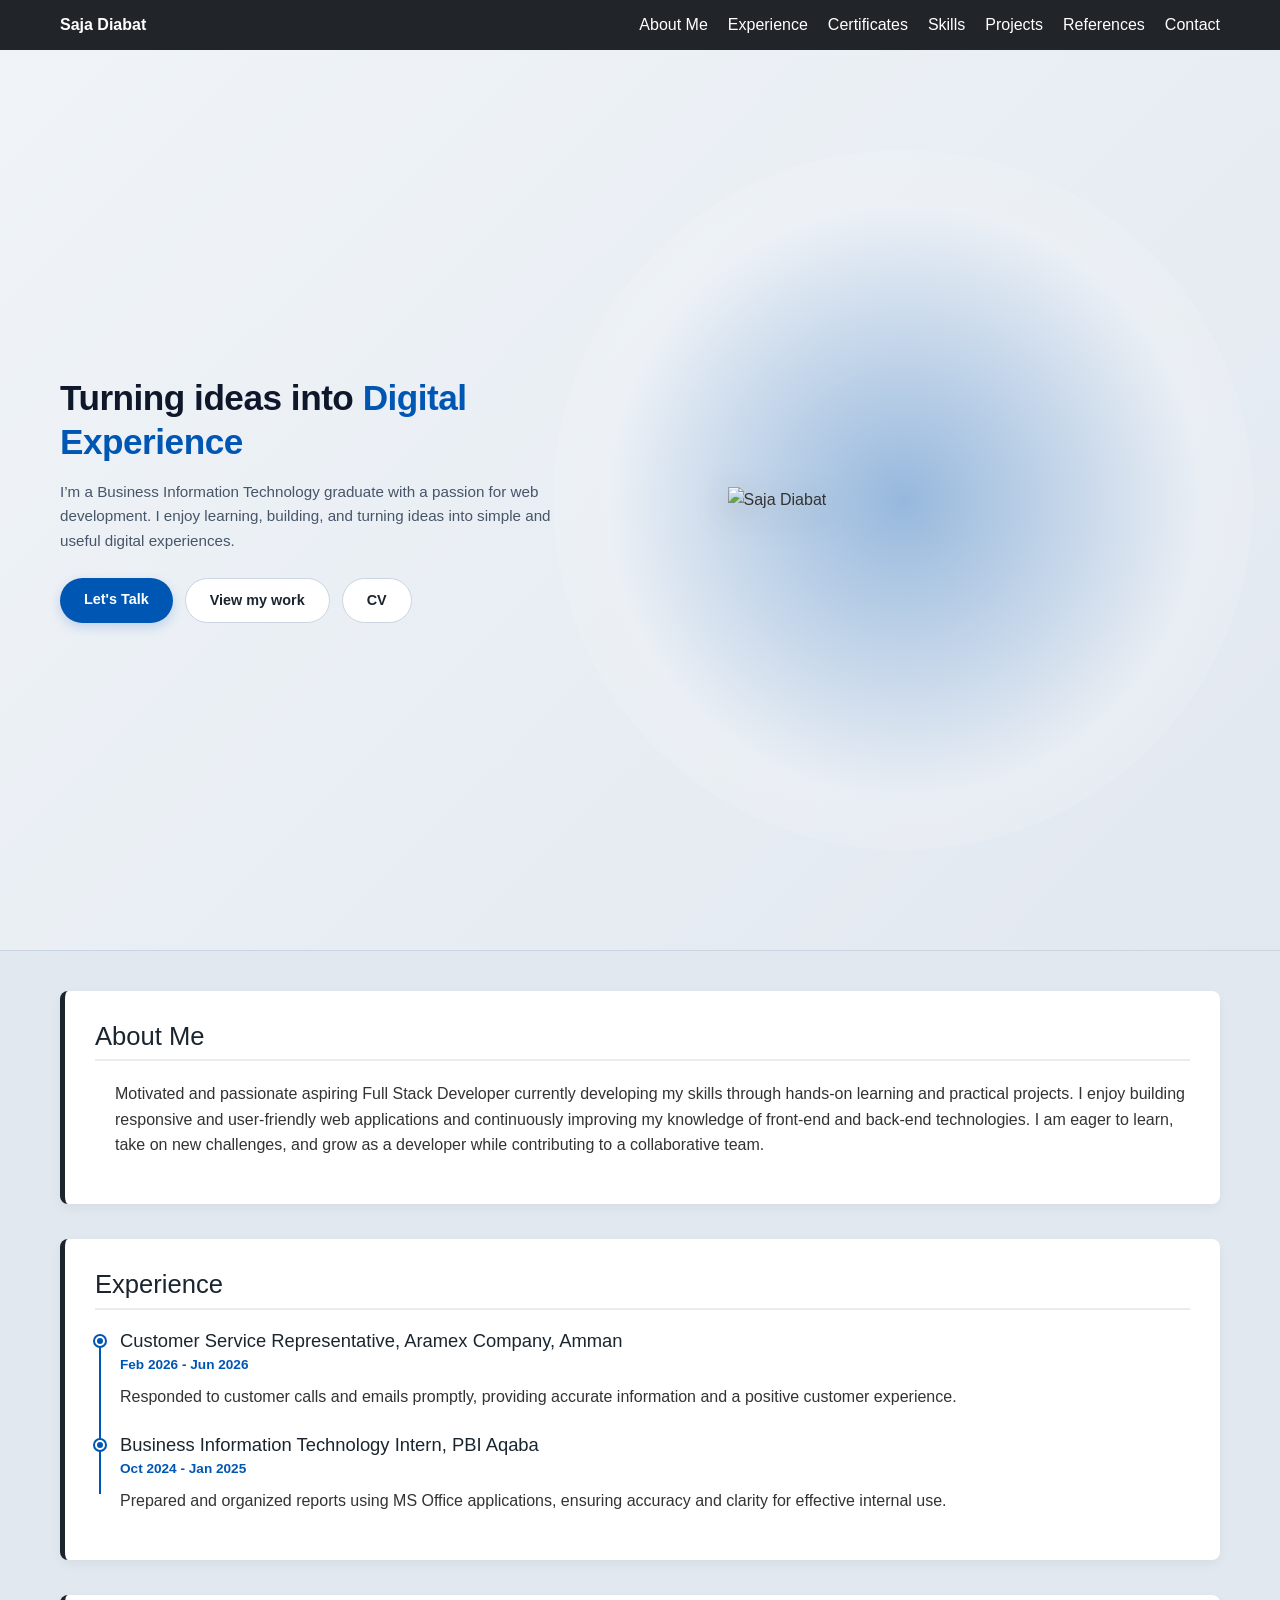
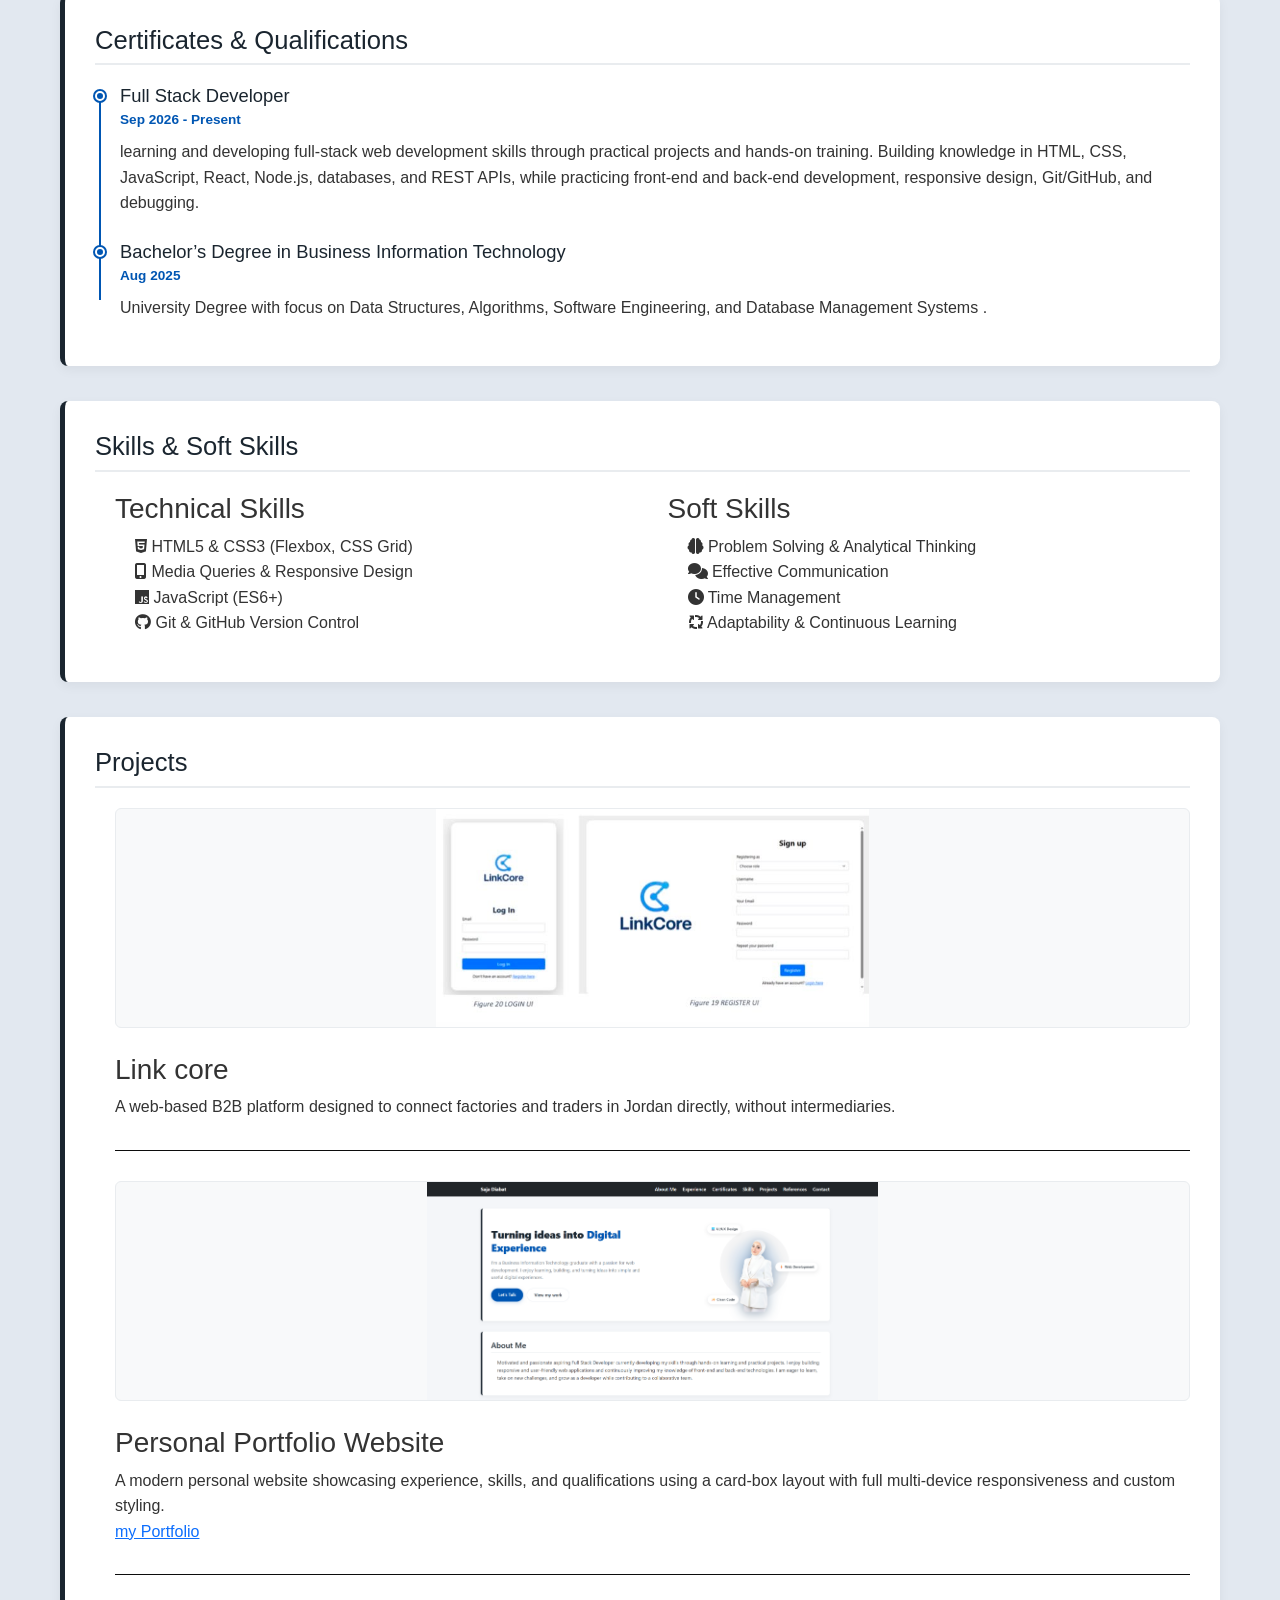
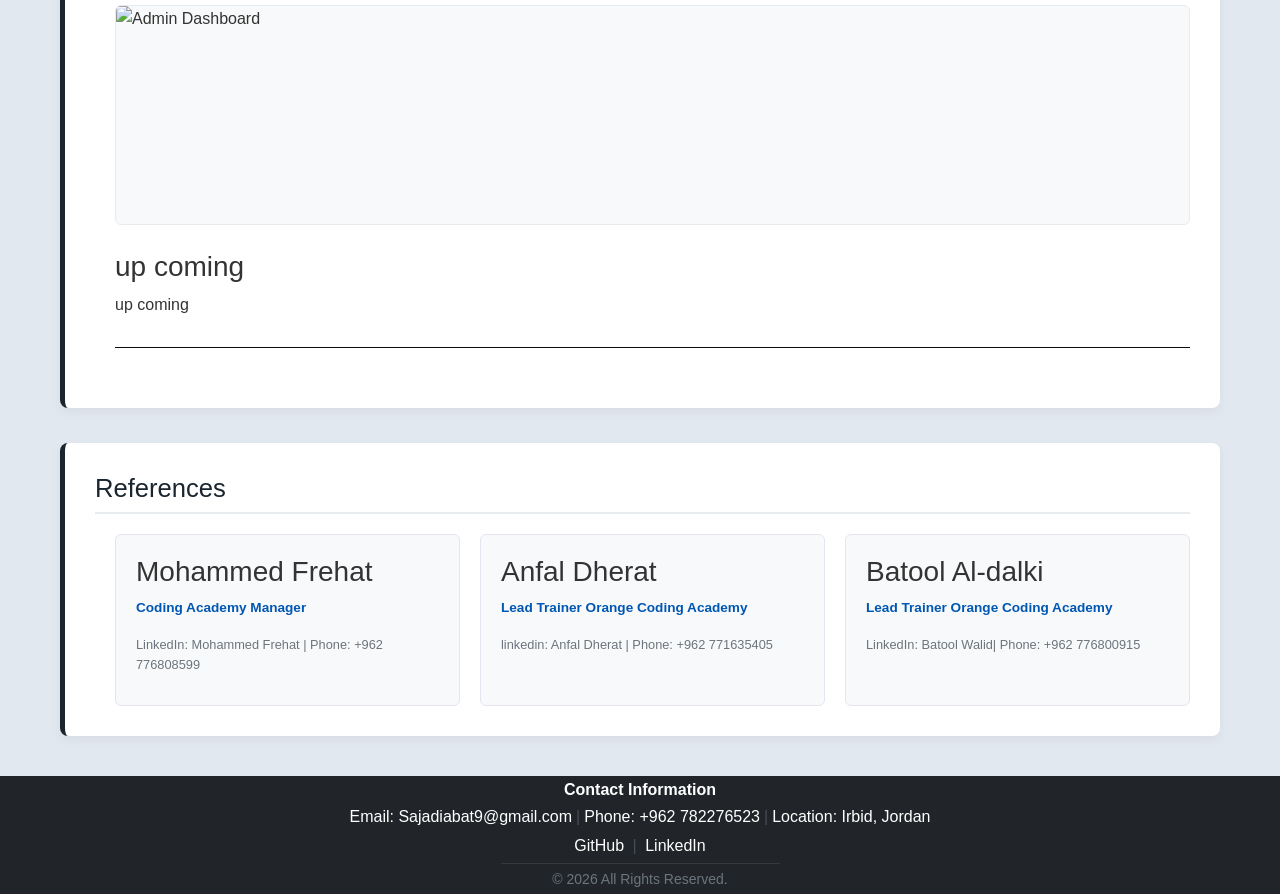
==== index.html @ 8b9d3837 "project1" ====
<!DOCTYPE html>
<html lang="en">
<head>
    <meta charset="UTF-8">
    <meta name="viewport" content="width=device-width, initial-scale=1.0">
    <title>Professional Portfolio</title>
    
    <!-- Bootstrap 5 CSS -->
    <link href="https://cdn.jsdelivr.net/npm/bootstrap@5.3.0/dist/css/bootstrap.min.css" rel="stylesheet">
    <!-- مكتبةfont awsome لل icons  -->
    <link rel="stylesheet" href="https://cdnjs.cloudflare.com/ajax/libs/font-awesome/6.4.0/css/all.min.css">
    <!-- Custom CSS -->
    <link rel="stylesheet" href="style.css">
</head>
<body>

    <!-- ==================== SECTION 1: NAVBAR & LOGO ==================== -->
    <nav class="custom-navbar bg-dark sticky-top">
        <div class="nav-container">
      <a class="navbar-brand d-flex align-items-center gap-2 fw-bold text-white" href="#">
       <span>Saja Diabat</span>
      </a>
            
            <input type="checkbox" id="menu-toggle" class="menu-toggle-checkbox">
            
            <!-- يرسم زر الهامبرغر -->
            <label for="menu-toggle" class="hamburger-icon">
                <span></span>
                <span></span>
                <span></span>
            </label>
            
            
            <div class="nav-links-wrapper">
                <ul class="custom-nav-links">
                    <li><a href="#about">About Me</a></li>
                    <li><a href="#experience">Experience</a></li>
                    <li><a href="#qualifications">Certificates</a></li>
                    <li><a href="#skills">Skills</a></li>
                    <li><a href="#projects">Projects</a></li>
                    <li><a href="#references">References</a></li>
                    <li><a href="#contact">Contact</a></li>
                </ul>
            </div>
        </div>
    </nav>

  
<section id="hero" class="hero-full-width">
    <div class="hero-container">
        <div class="hero-wrapper">
            
            <div class="hero-text-content">
                <h1 class="hero-main-title">
                    Turning ideas into <span class="highlight">Digital Experience</span>
                </h1>
                <p class="hero-description">
                    I’m a Business Information Technology graduate with a passion for web development.
                    I enjoy learning, building, and turning ideas into simple and useful digital experiences.
                </p>
                <div class="hero-btn-group">
                    <a href="#contact" class="btn-primary-pill">Let's Talk</a>
                    <a href="#projects" class="btn-outline-pill">View my work</a>
                    <a href="Saja.Diabat_CV2.pdf" class="btn-outline-pill">CV</a>   
                 </div>
            </div>

            
            <div class="hero-visual-content">
                <div class="glow-backdrop"></div>
                <div class="hero-person-img">
                    <img src="C:\Users\user\Downloads\saja-removebg-preview.png" alt="Saja Diabat">
                </div>
                
            </div>

        </div>
    </div>
</section>


   
    <main class="main-container">

        <!-- ==================== SECTION 2: ABOUT ME ==================== -->
        <section id="about" class="card-box">
            <h2 class="card-title">About Me</h2>
            <div class="card-content">
                <p>Motivated and passionate aspiring Full Stack Developer currently developing my 
                    skills through hands-on learning and practical projects. I enjoy building responsive
                     and user-friendly web applications and continuously improving my knowledge of front-end 
                     and back-end technologies. I am eager to learn, take on new challenges, and grow as a developer
                      while contributing to a collaborative team.</p>
            </div>
        </section>

       
<!-- ==================== SECTION 3: EXPERIENCE ==================== -->
<section id="experience" class="card-box">
    <h2 class="card-title">Experience</h2>
    <div class="card-content">
        
       
        <div class="item">
            <h3>Customer Service Representative, Aramex Company, Amman</h3>
            <span class="date">Feb 2026 - Jun 2026</span>
            <p> Responded to customer calls and emails promptly, providing accurate information and a positive customer experience.</p>
        </div>

        
        <div class="item">
            <h3>Business Information Technology Intern, PBI Aqaba</h3>
            <span class="date"> Oct 2024 - Jan 2025</span>
            <p>Prepared and organized reports using MS Office applications, ensuring accuracy and clarity for effective internal use.</p>

    </div>
</section>

<!-- ==================== SECTION 4: CERTIFICATES & QUALIFICATIONS ==================== -->
<section id="qualifications" class="card-box">
    <h2 class="card-title">Certificates & Qualifications</h2>
    <div class="card-content">
        
       
        <div class="item">
            <h3>Full Stack Developer</h3>
            <span class="date">Sep 2026 - Present</span>
            <p>learning and developing full-stack web development skills through practical projects and hands-on training. Building knowledge in HTML, CSS, JavaScript, React, Node.js, databases, and REST APIs, while practicing front-end and back-end development, responsive design, Git/GitHub, and debugging.</p>
            </p>
        </div>

       
        <div class="item">
            <h3>Bachelor’s Degree in Business Information Technology  </h3>
            <span class="date">Aug 2025</span>
            <p> University Degree with focus on Data Structures, Algorithms, Software Engineering, and Database Management Systems .</p>
        </div>

    </div>
</section>
        <!-- ==================== SECTION 5: SKILLS & SOFT SKILLS ==================== -->
        
<section id="skills" class="card-box">
    <h2 class="card-title">Skills & Soft Skills</h2>
    <div class="card-content skills-grid">
        <div class="skills-category">
            <h3>Technical Skills</h3>
            <ul>
                <li><i class="fa-brands fa-html5"></i> HTML5 & CSS3 (Flexbox, CSS Grid)</li>
                <li><i class="fa-solid fa-mobile-screen-button"></i> Media Queries & Responsive Design</li>
                <li><i class="fa-brands fa-js"></i> JavaScript (ES6+)</li>
                <li><i class="fa-brands fa-github"></i> Git & GitHub Version Control</li>
            </ul>
        </div>
        <div class="skills-category">
            <h3>Soft Skills</h3>
            <ul>
                <li><i class="fa-solid fa-brain"></i> Problem Solving & Analytical Thinking</li>
                <li><i class="fa-solid fa-comments"></i> Effective Communication</li>
                <li><i class="fa-solid fa-clock"></i> Time Management</li>
                <li><i class="fa-solid fa-arrows-spin"></i> Adaptability & Continuous Learning</li>
            </ul>
        </div>
    </div>
</section>

<!-- ==================== SECTION 6: PROJECTS ==================== -->
<section id="projects" class="card-box">
    <h2 class="card-title">Projects</h2>
    <div class="card-content">
        
        <!-- Project 1 -->
        <div class="item">
            <div class="project-img-wrapper">
                <img src="gradproject.jpeg" alt="E-Commerce Platform" class="project-img">
            </div>
            <div class="project-info">
                <h3>Link core</h3>
                <p>A web-based B2B platform designed to connect factories and traders in Jordan directly, without intermediaries.</p>
            </div>
        </div>

        <!-- Project 2 -->
        <div class="item">
            <div class="project-img-wrapper">
                <img src="portfolioscreen.png" alt="Personal Portfolio" class="project-img">
            </div>
            <div class="project-info">
                <h3>Personal Portfolio Website</h3>
                <p>A modern personal website showcasing experience, skills, and qualifications using a card-box layout with full multi-device responsiveness and custom styling.</p>
                <a href="https://github.com/sajadiabat9-ui/project1.git">my Portfolio</a>
            </div>
        </div>

        <!-- Project 3 -->
        <div class="item">
            <div class="project-img-wrapper">
                <img src="photo.png" alt="Admin Dashboard" class="project-img">
            </div>
            <div class="project-info">
                <h3>up coming</h3>
                <p>up coming</p>
            </div>
        </div>

    </div>
</section>

        <!-- ==================== SECTION 7: REFERENCES ==================== -->
        <section id="references" class="card-box">
            <h2 class="card-title">References</h2>
            <div class="card-content references-grid">
                
                <!-- Person 1 -->
                <div class="reference-card">
                    <h3>Mohammed Frehat</h3>
                    <p class="ref-title">Coding Academy Manager</p>
                    <p class="ref-contact">LinkedIn: Mohammed Frehat | Phone: +962 776808599</p>
                    
                </div>

                <!-- Person 2 -->
                <div class="reference-card">
                    <h3>Anfal Dherat</h3>
                    <p class="ref-title">Lead Trainer Orange Coding Academy</p>
                    <p class="ref-contact">linkedin: Anfal Dherat | Phone: +962 771635405</p>
                    
                </div>

                <!-- Person 3 -->
                <div class="reference-card">
                    <h3>Batool Al-dalki </h3>
                    <p class="ref-title">Lead Trainer Orange Coding Academy</p>
                    <p class="ref-contact">LinkedIn: Batool Walid| Phone: +962 776800915</p>
                    
                </div>

            </div>
        </section>

    </main>

    <!-- ==================== SECTION 8: FOOTER & CONTACT ==================== -->
    <footer id="contact" class="bg-dark text-white text-center py-1 custom-compact-footer">
    <div class="container">
        
        <h6 class="mb-1 fw-bold style-title">Contact Information</h6>
        <div class="d-flex justify-content-center align-items-center flex-wrap gap-1 mb-1 contact-text">
            <span>Email: Sajadiabat9@gmail.com</span>
            <span class="text-secondary opacity-50">|</span>
            <span>Phone: +962 782276523</span>
            <span class="text-secondary opacity-50">|</span>
            <span>Location: Irbid, Jordan</span>
        </div>

        
        <div class="footer-links mb-1 contact-text">
            <a href="https://github.com/sajadiabat9-ui" target="_blank" class="text-white text-decoration-none mx-1">GitHub</a>
            <span class="text-secondary opacity-50">|</span>
            <a href="https://www.linkedin.com/in/saja-diabat-585943380/" target="_blank" class="text-white text-decoration-none mx-1">LinkedIn</a>
        </div>

        <hr class="my-1 border-secondary w-25 mx-auto opacity-25">
        <small class="text-secondary d-block copyright-text">&copy; 2026 All Rights Reserved.</small>
    </div>
</footer>
    
</body>
</html>
---- style.css ----
/* ==========================================================================
   1. GENERAL RESET & BASE STYLES
   ========================================================================== */
* {
    margin: 0;
    padding: 0;
    box-sizing: border-box;
}

html {
    scroll-behavior: smooth;
}

body {
    font-family: 'Segoe UI', Tahoma, Geneva, Verdana, sans-serif;
    background-color: #e2e8f0;
    color: #333333;
    line-height: 1.6;
}

/* ==========================================================================
   2. NAVBAR SECTION
   ========================================================================== */
.custom-navbar {
    width: 100%;
    padding: 12px 0;
}

.nav-container {
    max-width: 1200px;
    margin: 0 auto;
    padding: 0 20px;
    display: flex;
    justify-content: space-between;
    align-items: center;
    position: relative;
}

.menu-toggle-checkbox {
    display: none;
}

.hamburger-icon {
    display: none;
    flex-direction: column;
    justify-content: space-between;
    width: 30px;
    height: 21px;
    cursor: pointer;
}

.hamburger-icon span {
    display: block;
    height: 3px;
    width: 100%;
    background-color: #ffffff;
    border-radius: 3px;
}

.custom-nav-links {
    display: flex;
    list-style: none;
    gap: 20px;
    margin: 0;
    padding: 0;
}

.custom-nav-links a {
    color: #ffffff;
    text-decoration: none;
    font-weight: 500;
    transition: color 0.3s ease;
}

.custom-nav-links a:hover {
    color: #0056b3;
}

/* ==========================================================================
   3. HERO SECTION
   ========================================================================== */
.hero-full-width {
    width: 100%;
    background: linear-gradient(135deg, #f0f4f8 0%, #e2e8f0 100%);
    position: relative;
    overflow: hidden;
    border-bottom: 1px solid #cbd5e1;
    margin-bottom: 40px;
}

.hero-container {
    min-height: 100vh;
    max-width: 1200px;
    margin: 0 auto;
    padding: 0 20px;
    display: flex;
    align-items: center;
    justify-content: center;
}

.hero-wrapper {
    display: flex;
    flex-direction: row;
    align-items: center;
    justify-content: space-between;
    gap: 25px;
    width: 100%;
    flex-wrap: nowrap;
}

.hero-text-content {
    flex: 1 1 55%;
    max-width: 500px;
    z-index: 2;
    min-width: 0;
}

.hero-main-title {
    font-size: 2.2rem;
    font-weight: 800;
    color: #0f172a;
    line-height: 1.25;
    margin-bottom: 16px;
    letter-spacing: -0.5px;
}

.hero-main-title .highlight {
    color: #0056b3;
}

.hero-description {
    font-size: 0.95rem;
    color: #475569;
    line-height: 1.6;
    margin-bottom: 25px;
}

.hero-btn-group {
    display: flex;
    gap: 12px;
}

.btn-primary-pill {
    background-color: #0056b3;
    color: #ffffff;
    padding: 10px 24px;
    border-radius: 30px;
    text-decoration: none;
    font-weight: 600;
    font-size: 0.9rem;
    transition: all 0.3s ease;
    box-shadow: 0 4px 12px rgba(0, 86, 179, 0.2);
}

.btn-primary-pill:hover {
    background-color: #1a252f;
    transform: translateY(-2px);
    box-shadow: 0 6px 16px rgba(26, 37, 47, 0.25);
}

.btn-outline-pill {
    background-color: #ffffff;
    color: #1a252f;
    padding: 10px 24px;
    border-radius: 30px;
    border: 1.5px solid #cbd5e1;
    text-decoration: none;
    font-weight: 600;
    font-size: 0.9rem;
    transition: all 0.3s ease;
}

.btn-outline-pill:hover {
    border-color: #1a252f;
    background-color: #f8f9fa;
    transform: translateY(-2px);
}

.hero-visual-content {
    position: relative;
    display: flex;
    justify-content: center;
    align-items: center;
    width: 100%;
    max-width: 450px;
    margin: 0 auto;
}

.glow-backdrop {
    position: absolute;
    top: 50%;
    left: 50%;
    transform: translate(-50%, -50%);
    width: 550px;
    height: 550px;
    background: radial-gradient(circle, rgba(0, 86, 179, 0.35) 0%, rgba(255, 255, 255, 0.15) 60%, rgba(255, 255, 255, 0) 100%);
    border-radius: 50%;
    z-index: 1;
    pointer-events: none;
}

.hero-person-img {
    position: relative;
    z-index: 2;
    display: flex;
    justify-content: center;
    align-items: center;
    width: 100%;
}

.hero-person-img img {
    width: 100%;
    max-width: 320px;
    height: auto;
    display: block;
    object-fit: contain;
    filter: drop-shadow(0px 8px 16px rgba(26, 37, 47, 0.25));
    transition: filter 0.3s ease, transform 0.3s ease;
}

.hero-person-img:hover img {
    filter: drop-shadow(0px 12px 22px rgba(26, 37, 47, 0.35));
    transform: translateY(-5px) scale(1.02);
}

/* ==========================================================================
   4. MAIN CONTAINER & CARD STYLES
   ========================================================================== */
.main-container {
    max-width: 1200px;
    margin: 40px auto;
    padding: 0 20px;
}

.card-box {
    background-color: #ffffff;
    border-radius: 8px;
    border-left: 5px solid #1a252f;
    box-shadow: 0 4px 12px rgba(0, 0, 0, 0.05);
    padding: 30px;
    margin-bottom: 35px;
    transition: transform 0.3s cubic-bezier(0.175, 0.885, 0.32, 1.275), box-shadow 0.3s ease;
}

.card-box:hover {
    transform: translateY(-8px) scale(1.015);
    box-shadow: 0 12px 24px rgba(0, 0, 0, 0.12);
    cursor: pointer;
}

.card-title {
    font-size: 1.6rem;
    color: #1a252f;
    margin-bottom: 20px;
    border-bottom: 2px solid #e9ecef;
    padding-bottom: 8px;
}

.card-content {
    position: relative;
    padding-left: 20px;
}

/* ==========================================================================
   5. TIMELINE (EXPERIENCE & QUALIFICATIONS)
   ========================================================================== */
#experience .card-content,
#qualifications .card-content {
    position: relative;
    padding-left: 25px;
}

#experience .card-content::before,
#qualifications .card-content::before {
    content: '';
    position: absolute;
    top: 8px;
    bottom: 20px;
    left: 4px;
    width: 2px;
    background-color: #0056b3;
}

#experience .item,
#qualifications .item {
    position: relative;
    margin-bottom: 25px;
}

#experience .item:last-child,
#qualifications .item:last-child {
    margin-bottom: 0;
}

#experience .item::before,
#qualifications .item::before {
    content: '';
    position: absolute;
    left: -25px;
    top: 6px;
    width: 10px;
    height: 10px;
    border-radius: 50%;
    background-color: #0056b3;
    border: 2px solid #ffffff;
    box-shadow: 0 0 0 2px #0056b3;
    z-index: 1;
}

#experience .item h3,
#qualifications .item h3 {
    font-size: 1.15rem;
    color: #1a252f;
    margin-bottom: 2px;
}

#experience .item .date,
#qualifications .item .date {
    display: block;
    font-size: 0.85rem;
    font-weight: 600;
    color: #0056b3;
    margin-bottom: 8px;
}

/* ==========================================================================
   6. SKILLS SECTION
   ========================================================================== */
.skills-grid {
    display: flex;
    gap: 30px;
}

.skills-category {
    flex: 1;
}

.skills-category ul {
    list-style: none;
    padding-left: 20px;
}

/* ==========================================================================
   7. PROJECTS SECTION
   ========================================================================== */
#projects .item {
    display: flex;
    flex-direction: column;
    align-items: flex-start;
    gap: 12px;
    border-bottom: 1px solid #0c0c0c;
    padding-bottom: 30px;
    margin-bottom: 30px;
}

.project-img-wrapper {
    width: 100%;
    height: 140px;
    border-radius: 6px;
    overflow: hidden;
    background-color: #f8f9fa;
    border: 1px solid #e9ecef;
    display: flex;
    align-items: center;
    justify-content: center;
}

.project-img {
    width: 100%;
    height: 100%;
    object-fit: contain;
    display: block;
    transition: transform 0.4s cubic-bezier(0.175, 0.885, 0.32, 1.275);
}

#projects .item:hover .project-img {
    transform: translateY(-6px) scale(1.08);
}

.project-info {
    flex: 1;
    text-align: left;
}

.project-info h3 {
    margin-top: 0;
    margin-bottom: 8px;
}

.project-info p {
    margin: 0;
}

/* ==========================================================================
   8. REFERENCES SECTION
   ========================================================================== */
.references-grid {
    display: grid;
    grid-template-columns: repeat(3, 1fr);
    gap: 20px;
}

.reference-card {
    background-color: #f8f9fa;
    border: 1px solid #e3e6f0;
    border-radius: 6px;
    padding: 20px;
}

.ref-title {
    font-size: 0.85rem;
    color: #0056b3;
    font-weight: 600;
}

.ref-contact {
    font-size: 0.8rem;
    color: #6c757d;
    margin-bottom: 10px;
}

/* ==========================================================================
   (MEDIA QUERIES)
   ========================================================================== */

/* 1.(1280px وأكبر) */
@media (min-width: 1280px) {
    .main-container {
        max-width: 1200px;
    }

    #projects .item {
        gap: 25px;
    }

    .project-img-wrapper {
        flex: 0 0 220px;
        height: 150px;
    }

    .glow-backdrop {
        width: 700px;
        height: 700px;
    }

    .hero-person-img img {
        max-width: 350px;
    }
}

/* 2. (481px إ768 px) */
@media (min-width: 481px) and (max-width: 768px) {
    .main-container {
        padding: 0 15px;
    }

    .hamburger-icon {
        display: flex;
    }

    .nav-links-wrapper {
        display: none;
        position: absolute;
        top: 100%;
        left: 0;
        width: 100%;
        background-color: #212529;
        padding: 20px;
        box-shadow: 0 4px 8px rgba(0, 0, 0, 0.2);
    }

    .custom-nav-links {
        flex-direction: column;
        align-items: center;
        gap: 15px;
    }

    .menu-toggle-checkbox:checked ~ .nav-links-wrapper {
        display: block;
    }

    .skills-grid {
        gap: 15px;
    }

    #projects .item {
        flex-direction: column;
        align-items: flex-start;
        gap: 15px;
    }

    .project-img-wrapper {
        width: 100%;
        flex: none;
        max-width: 100%;
        height: 200px;
    }

    .references-grid {
        grid-template-columns: repeat(2, 1fr);
    }

    /* Hero Section  */
    .hero-wrapper {
        flex-direction: column-reverse;
        text-align: center;
        gap: 25px;
    }

    .hero-text-content {
        max-width: 100%;
    }

    .hero-main-title {
        font-size: 1.8rem;
    }

    .hero-btn-group {
        justify-content: center;
    }

    .glow-backdrop {
        width: 380px;
        height: 380px;
    }

    .hero-person-img img {
        max-width: 240px;
    }
}

/* 3. smart phone(480px) */
@media (max-width: 480px) {
    .main-container {
        margin: 20px auto;
        padding: 0 10px;
    }

    .hamburger-icon {
        display: flex;
    }

    .nav-links-wrapper {
        display: none;
        position: absolute;
        top: 100%;
        left: 0;
        width: 100%;
        background-color: #212529;
        padding: 15px;
        box-shadow: 0 4px 8px rgba(0, 0, 0, 0.2);
    }

    .custom-nav-links {
        flex-direction: column;
        align-items: center;
        gap: 12px;
    }

    .menu-toggle-checkbox:checked ~ .nav-links-wrapper {
        display: block;
    }

    .card-box {
        padding: 15px;
    }

    .card-title {
        font-size: 1.25rem;
    }

    .skills-grid {
        flex-direction: column;
        gap: 10px;
    }

    .skills-category ul {
        padding-left: 15px;
        
    }

    .skills-category li {
        font-size: 0.85rem;
    }

    #projects .item {
        flex-direction: column;
        align-items: flex-start;
        gap: 12px;
    }

    .project-img-wrapper {
        width: 100%;
        flex: none;
        max-width: 100%;
        height: 160px;
    }

    .references-grid {
        grid-template-columns: 1fr;
        gap: 10px;
    }

    /* Hero Section Responsive */
    .hero-wrapper {
        flex-direction: column-reverse;
        text-align: center;
        gap: 20px;
    }

    .hero-text-content {
        max-width: 100%;
    }

    .hero-main-title {
        font-size: 1.5rem;
    }

    .hero-btn-group {
        justify-content: center;
        flex-wrap: wrap;
    }

    .glow-backdrop {
        width: 280px;
        height: 280px;
    }

    .hero-person-img img {
        max-width: 190px;
    }
}
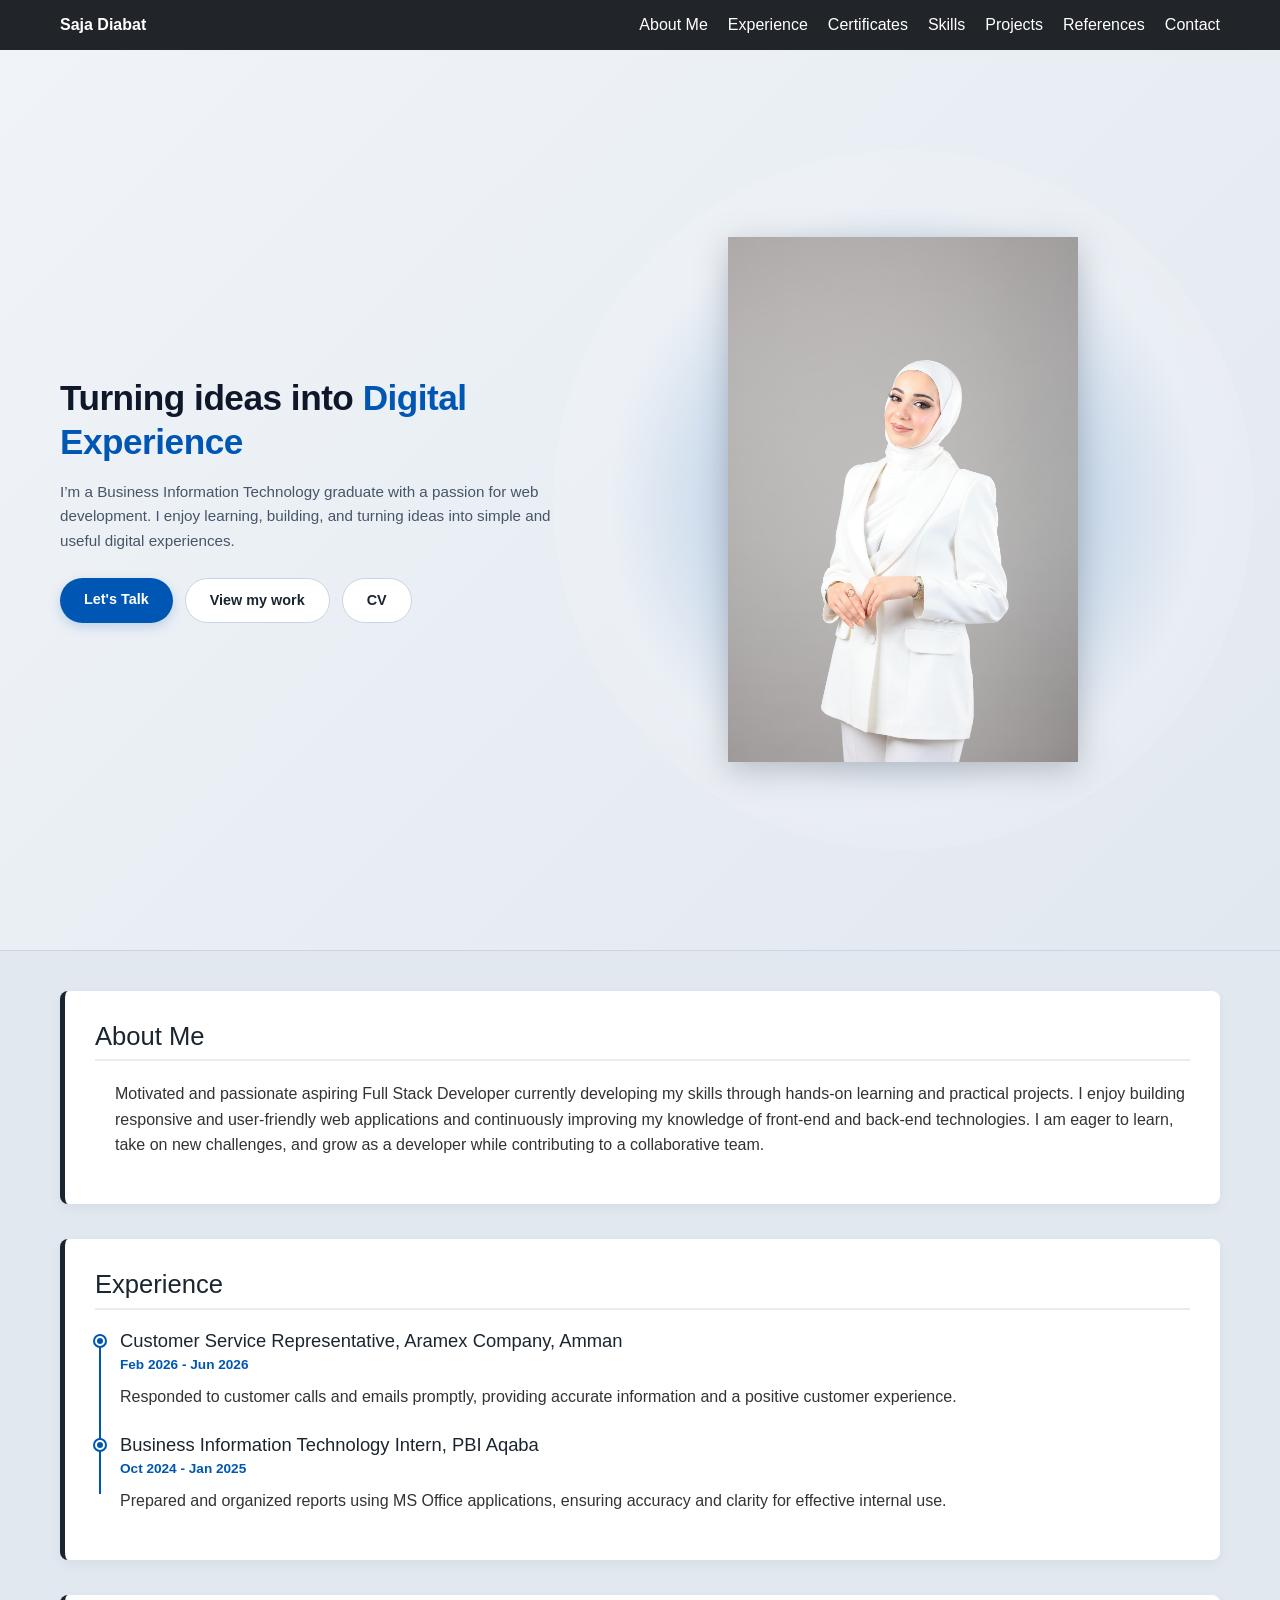
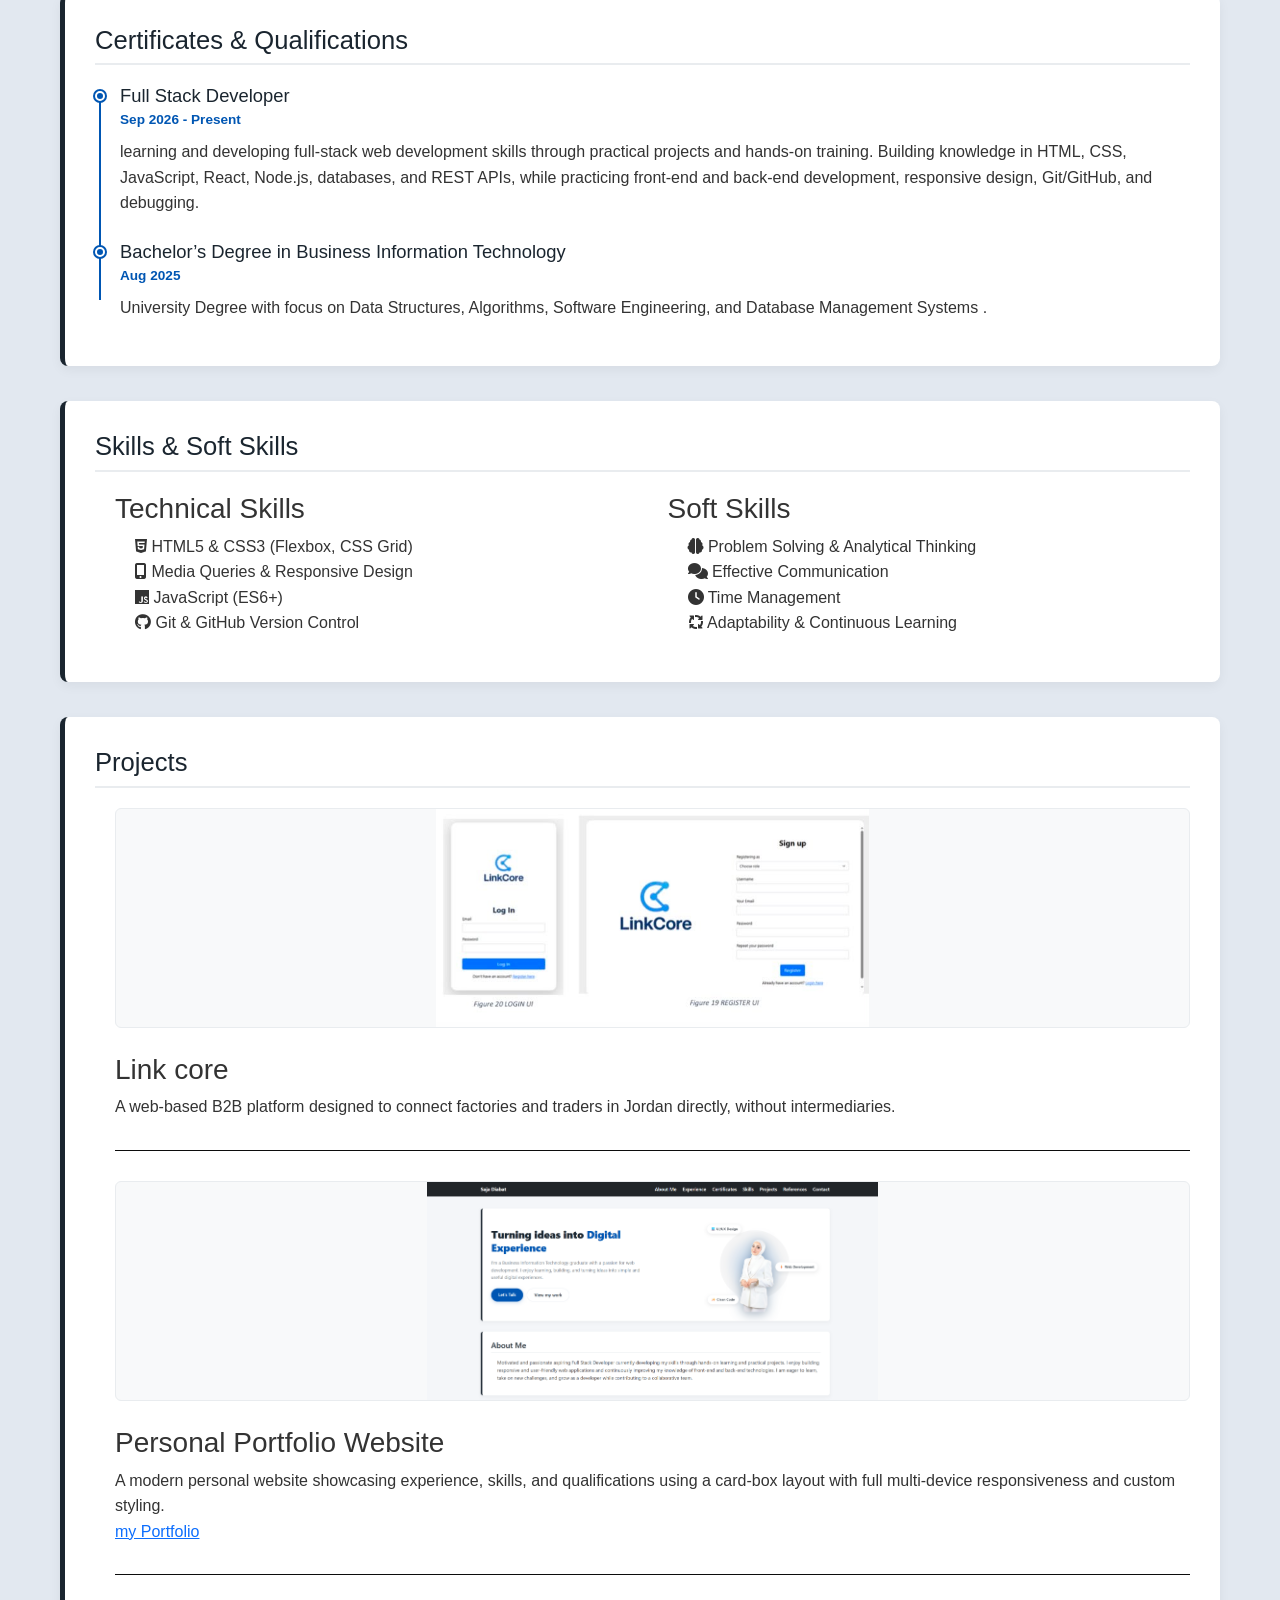
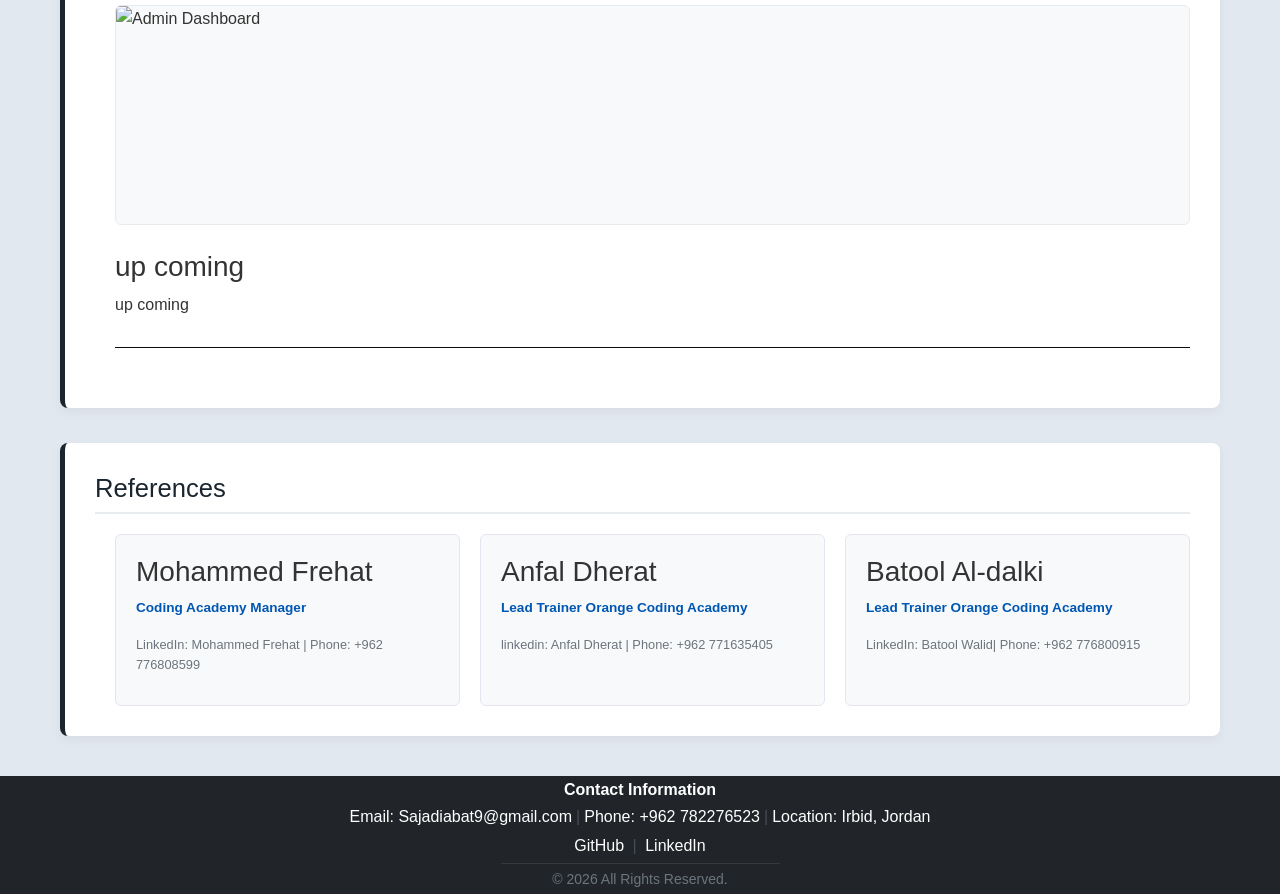
==== commit 04418371: "ee" ====
--- a/index.html
+++ b/index.html
@@ -69,7 +69,7 @@
             <div class="hero-visual-content">
                 <div class="glow-backdrop"></div>
                 <div class="hero-person-img">
-                    <img src="C:\Users\user\Downloads\saja-removebg-preview.png" alt="Saja Diabat">
+                    <img src="saja.jpeg" alt="Saja Diabat">
                 </div>
                 
             </div>
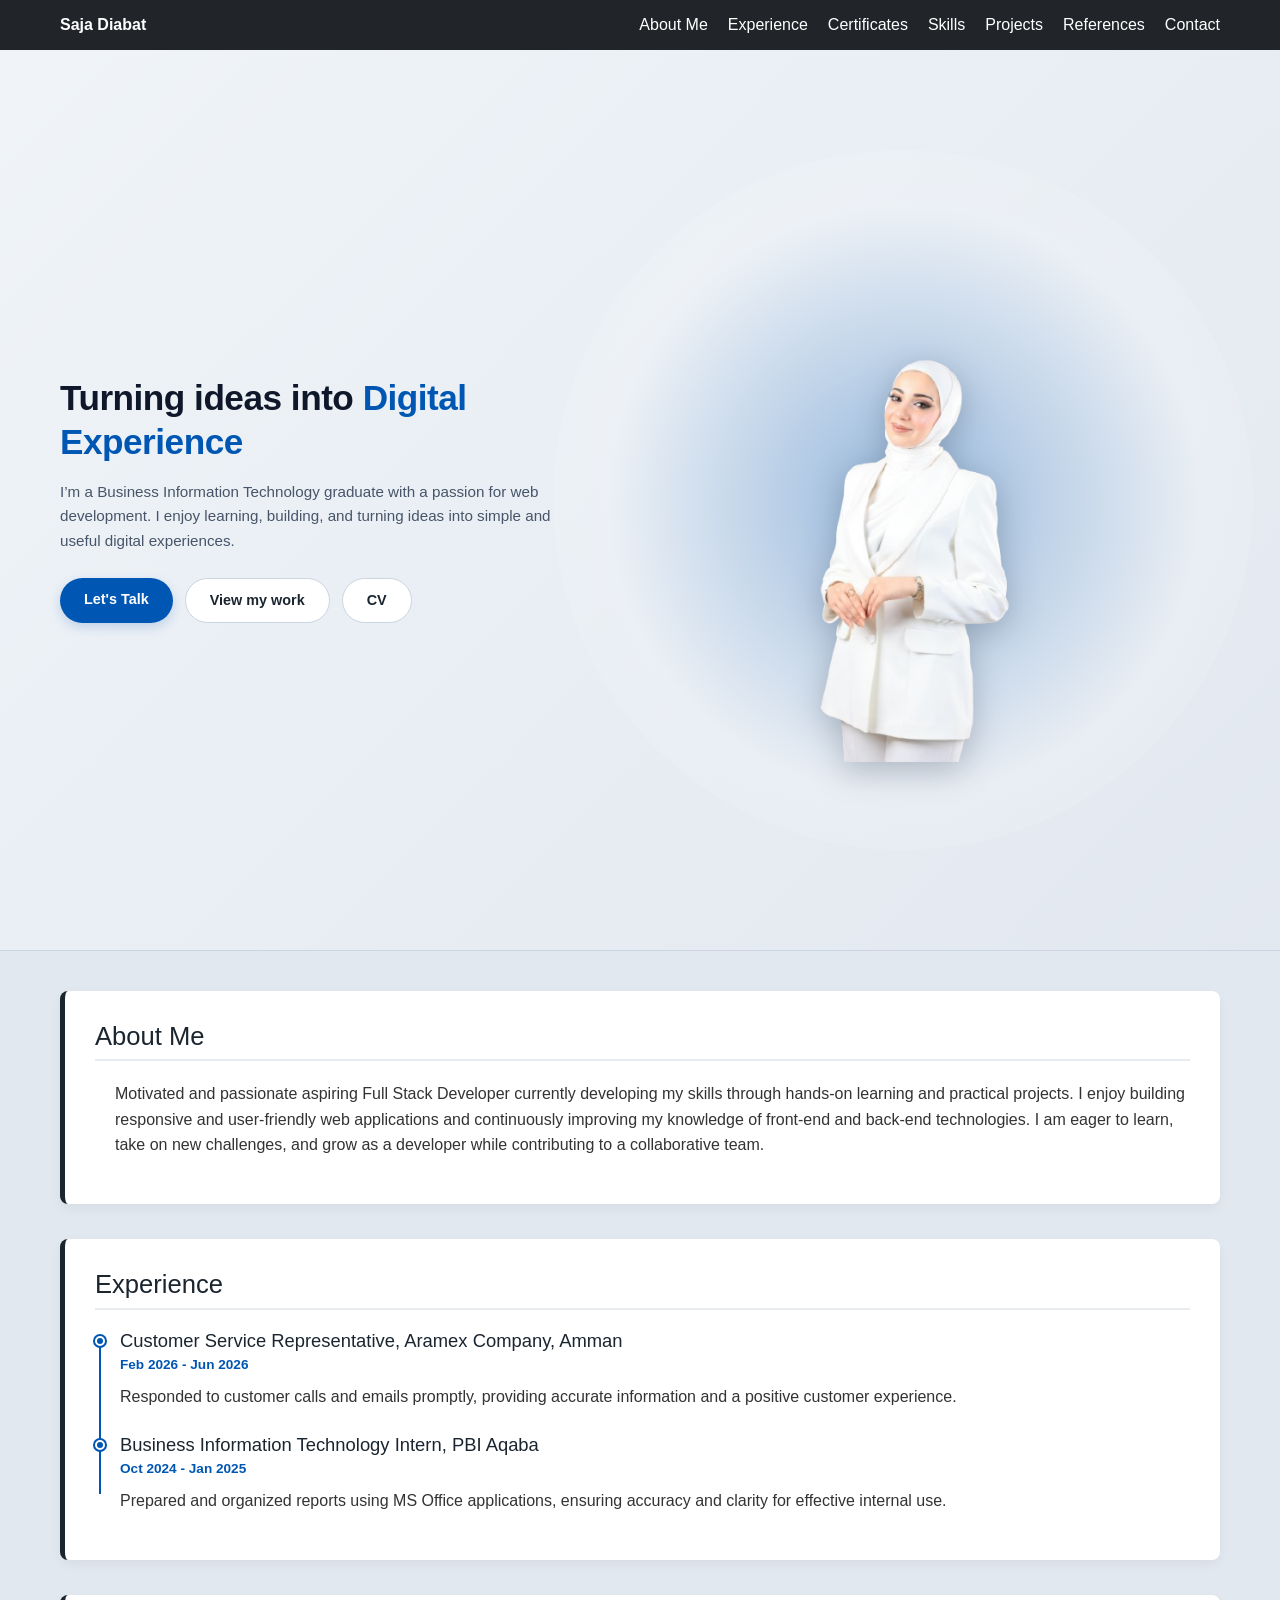
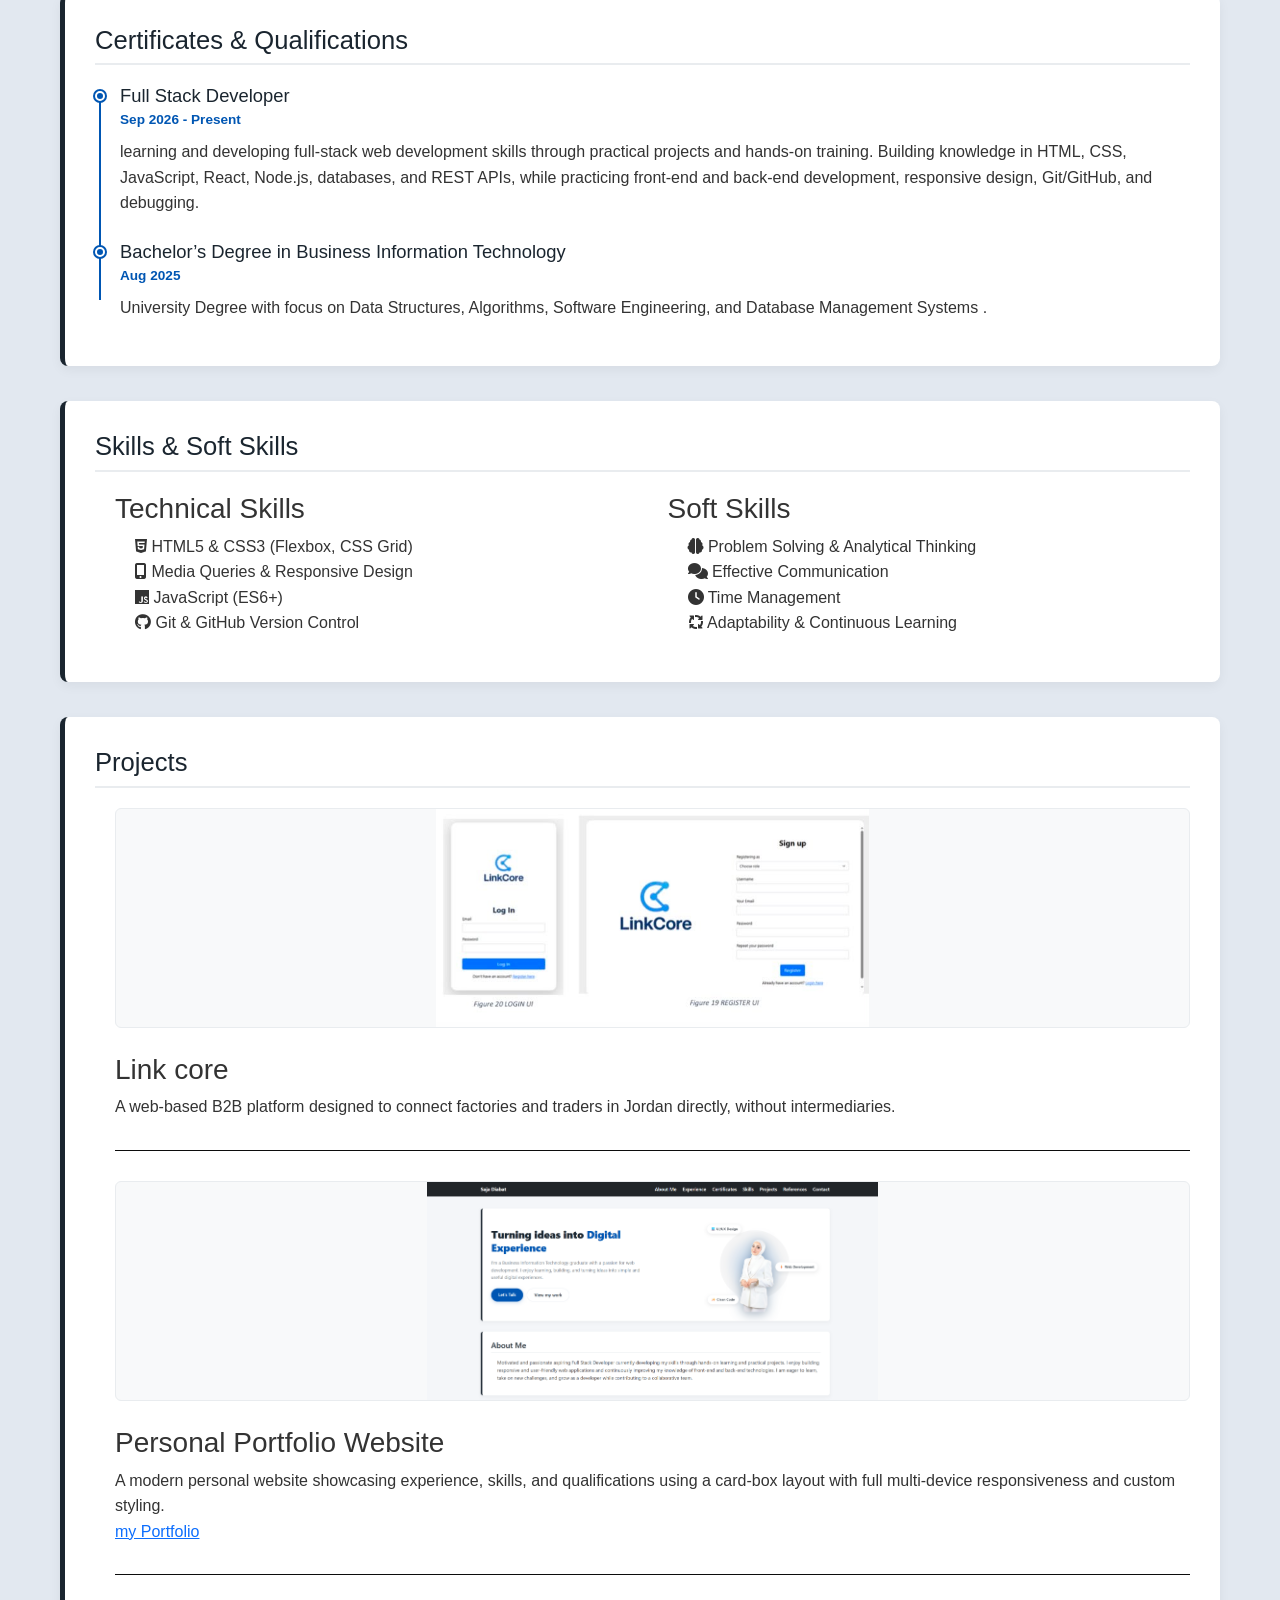
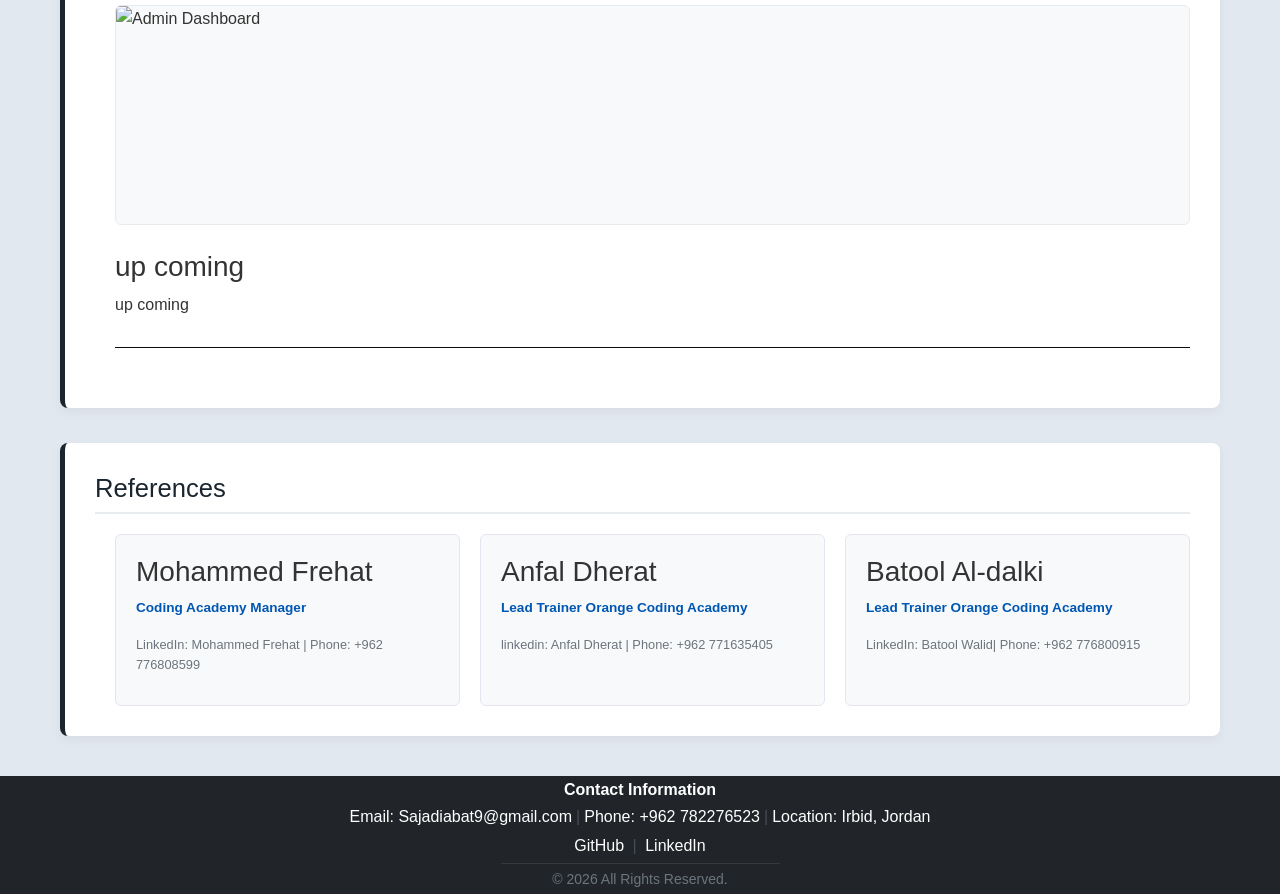
==== commit 7e117254: "project1" ====
--- a/index.html
+++ b/index.html
@@ -69,7 +69,7 @@
             <div class="hero-visual-content">
                 <div class="glow-backdrop"></div>
                 <div class="hero-person-img">
-                    <img src="saja.jpeg" alt="Saja Diabat">
+                    <img src="saja-removebg-preview.png" alt="Saja Diabat">
                 </div>
                 
             </div>
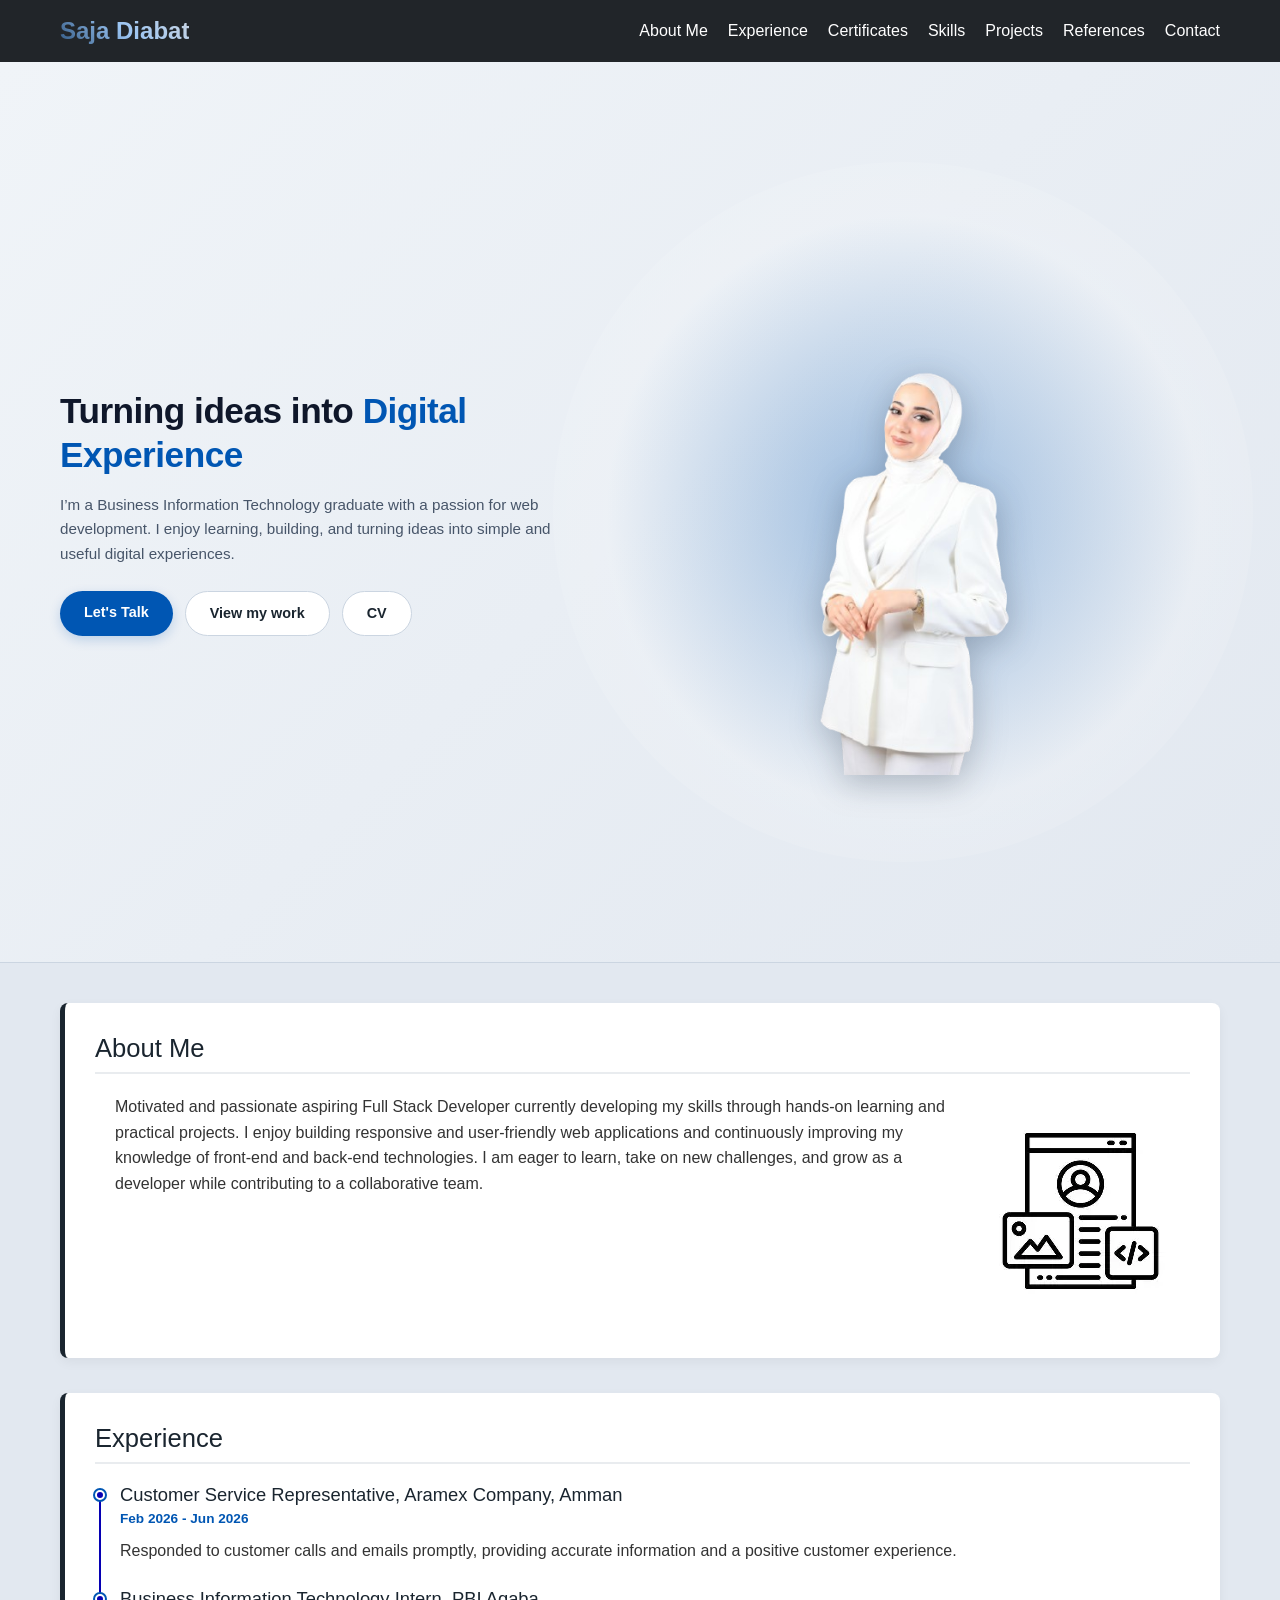
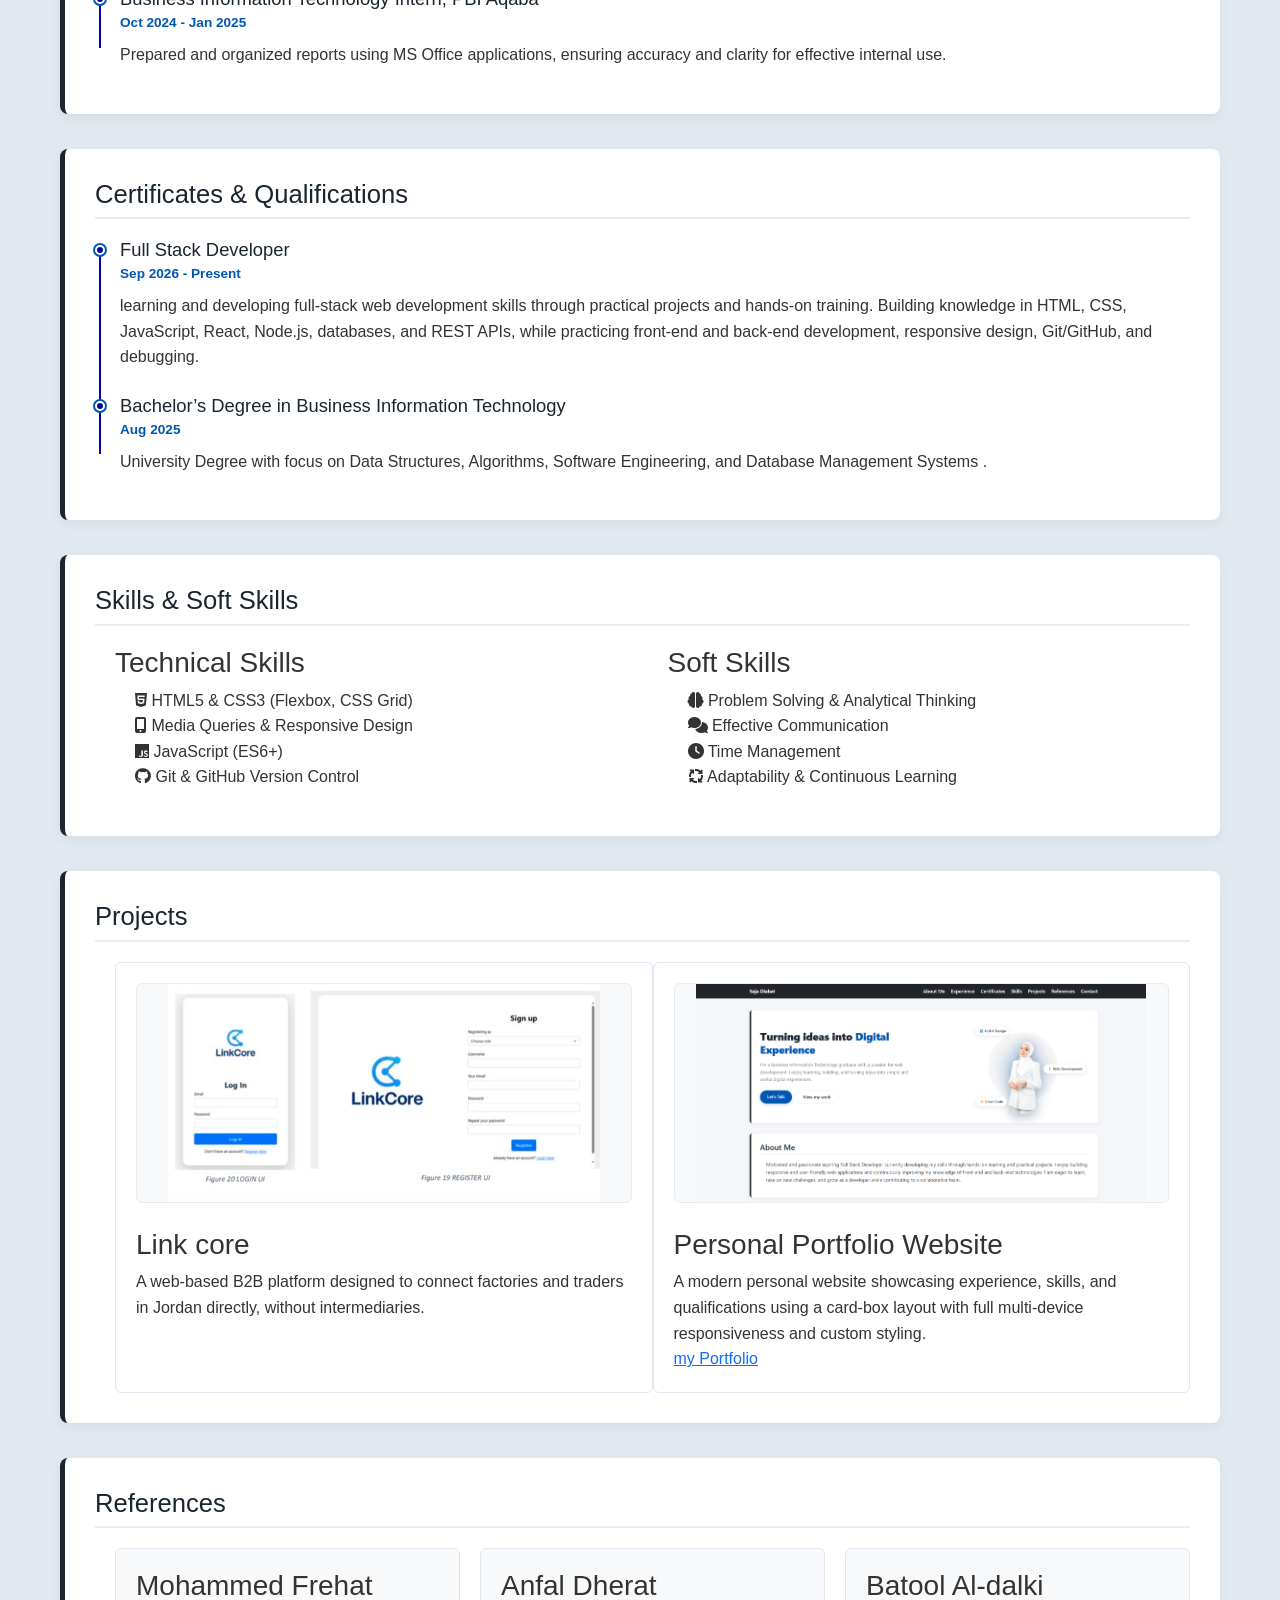
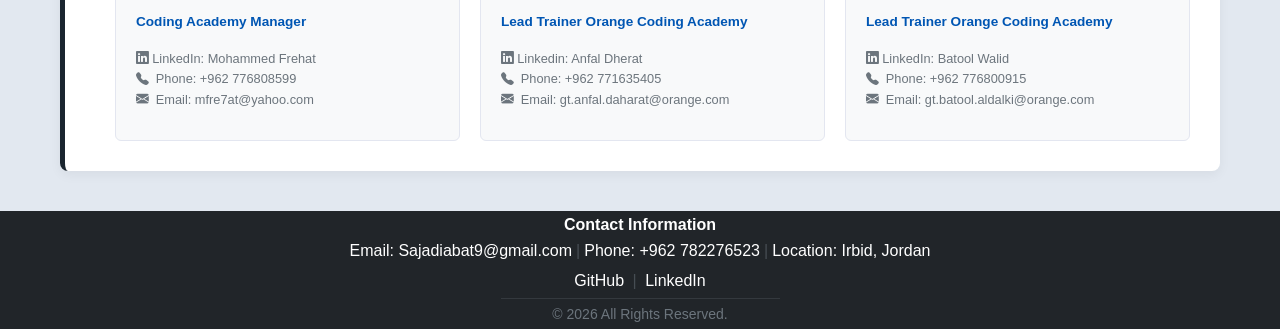
==== commit 121ad2e1: "update" ====
--- a/index.html
+++ b/index.html
@@ -1,36 +1,38 @@
 <!DOCTYPE html>
 <html lang="en">
+
 <head>
     <meta charset="UTF-8">
     <meta name="viewport" content="width=device-width, initial-scale=1.0">
     <title>Professional Portfolio</title>
-    
-    <!-- Bootstrap 5 CSS -->
+
+
     <link href="https://cdn.jsdelivr.net/npm/bootstrap@5.3.0/dist/css/bootstrap.min.css" rel="stylesheet">
-    <!-- مكتبةfont awsome لل icons  -->
     <link rel="stylesheet" href="https://cdnjs.cloudflare.com/ajax/libs/font-awesome/6.4.0/css/all.min.css">
-    <!-- Custom CSS -->
+    <link rel="stylesheet" href="https://cdn.jsdelivr.net/npm/bootstrap-icons@1.13.1/font/bootstrap-icons.min.css">
+
     <link rel="stylesheet" href="style.css">
 </head>
+
 <body>
 
-    <!-- ==================== SECTION 1: NAVBAR & LOGO ==================== -->
+    <!-- NAVBAR -->
     <nav class="custom-navbar bg-dark sticky-top">
         <div class="nav-container">
-      <a class="navbar-brand d-flex align-items-center gap-2 fw-bold text-white" href="#">
-       <span>Saja Diabat</span>
-      </a>
-            
+            <a class="navbar-brand d-flex align-items-center gap-2 fw-bold text-white" href="#">
+                <span class="name">Saja Diabat</span>
+            </a>
+
             <input type="checkbox" id="menu-toggle" class="menu-toggle-checkbox">
-            
-            <!-- يرسم زر الهامبرغر -->
+
+            <!-- burger -->
             <label for="menu-toggle" class="hamburger-icon">
                 <span></span>
                 <span></span>
                 <span></span>
             </label>
-            
-            
+
+
             <div class="nav-links-wrapper">
                 <ul class="custom-nav-links">
                     <li><a href="#about">About Me</a></li>
@@ -45,194 +47,211 @@
         </div>
     </nav>
 
-  
-<section id="hero" class="hero-full-width">
-    <div class="hero-container">
-        <div class="hero-wrapper">
-            
-            <div class="hero-text-content">
-                <h1 class="hero-main-title">
-                    Turning ideas into <span class="highlight">Digital Experience</span>
-                </h1>
-                <p class="hero-description">
-                    I’m a Business Information Technology graduate with a passion for web development.
-                    I enjoy learning, building, and turning ideas into simple and useful digital experiences.
-                </p>
-                <div class="hero-btn-group">
-                    <a href="#contact" class="btn-primary-pill">Let's Talk</a>
-                    <a href="#projects" class="btn-outline-pill">View my work</a>
-                    <a href="Saja.Diabat_CV2.pdf" class="btn-outline-pill">CV</a>   
-                 </div>
-            </div>
-
-            
-            <div class="hero-visual-content">
-                <div class="glow-backdrop"></div>
-                <div class="hero-person-img">
-                    <img src="saja-removebg-preview.png" alt="Saja Diabat">
-                </div>
-                
-            </div>
-
+
+    <section id="hero" class="hero-full-width">
+        <div class="hero-container">
+            <div class="hero-wrapper">
+
+                <div class="hero-text-content">
+                    <h1 class="hero-main-title">
+                        Turning ideas into <span class="highlight">Digital Experience</span>
+                    </h1>
+                    <p class="hero-description">
+                        I’m a Business Information Technology graduate with a passion for web development.
+                        I enjoy learning, building, and turning ideas into simple and useful digital experiences.
+                    </p>
+                    <div class="hero-btn-group">
+                        <a href="#contact" class="btn-primary-pill">Let's Talk</a>
+                        <a href="#projects" class="btn-outline-pill">View my work</a>
+                        <a href="images/saja-removebg-preview.png" class="btn-outline-pill">CV</a>
+                    </div>
+                </div>
+
+
+                <div class="hero-visual-content">
+                    <div class="glow-backdrop"></div>
+                    <div class="hero-person-img">
+
+                         <img src="images/saja-removebg-preview.png"
+                                alt="Saja Diabat"> 
+
+                    </div>
+
+                </div>
+
+            </div>
         </div>
-    </div>
-</section>
-
-
-   
+    </section>
+
+
+
     <main class="main-container">
 
-        <!-- ==================== SECTION 2: ABOUT ME ==================== -->
+        <!--  ABOUT ME -->
         <section id="about" class="card-box">
             <h2 class="card-title">About Me</h2>
+            <div class="card-content ACard">
+                
+                <div><p>Motivated and passionate aspiring Full Stack Developer currently developing my
+                    skills through hands-on learning and practical projects. I enjoy building responsive
+                    and user-friendly web applications and continuously improving my knowledge of front-end
+                    and back-end technologies. I am eager to learn, take on new challenges, and grow as a developer
+                    while contributing to a collaborative team.
+                </p></div>
+                <div > 
+                    <img src="images/code.webp">
+                </div>
+            </div>
+        </section>
+
+
+        <!--  EXPERIENCE -->
+        <section id="experience" class="card-box">
+            <h2 class="card-title">Experience</h2>
             <div class="card-content">
-                <p>Motivated and passionate aspiring Full Stack Developer currently developing my 
-                    skills through hands-on learning and practical projects. I enjoy building responsive
-                     and user-friendly web applications and continuously improving my knowledge of front-end 
-                     and back-end technologies. I am eager to learn, take on new challenges, and grow as a developer
-                      while contributing to a collaborative team.</p>
-            </div>
-        </section>
-
-       
-<!-- ==================== SECTION 3: EXPERIENCE ==================== -->
-<section id="experience" class="card-box">
-    <h2 class="card-title">Experience</h2>
-    <div class="card-content">
-        
-       
-        <div class="item">
-            <h3>Customer Service Representative, Aramex Company, Amman</h3>
-            <span class="date">Feb 2026 - Jun 2026</span>
-            <p> Responded to customer calls and emails promptly, providing accurate information and a positive customer experience.</p>
-        </div>
-
-        
-        <div class="item">
-            <h3>Business Information Technology Intern, PBI Aqaba</h3>
-            <span class="date"> Oct 2024 - Jan 2025</span>
-            <p>Prepared and organized reports using MS Office applications, ensuring accuracy and clarity for effective internal use.</p>
-
-    </div>
-</section>
-
-<!-- ==================== SECTION 4: CERTIFICATES & QUALIFICATIONS ==================== -->
-<section id="qualifications" class="card-box">
-    <h2 class="card-title">Certificates & Qualifications</h2>
-    <div class="card-content">
-        
-       
-        <div class="item">
-            <h3>Full Stack Developer</h3>
-            <span class="date">Sep 2026 - Present</span>
-            <p>learning and developing full-stack web development skills through practical projects and hands-on training. Building knowledge in HTML, CSS, JavaScript, React, Node.js, databases, and REST APIs, while practicing front-end and back-end development, responsive design, Git/GitHub, and debugging.</p>
-            </p>
-        </div>
-
-       
-        <div class="item">
-            <h3>Bachelor’s Degree in Business Information Technology  </h3>
-            <span class="date">Aug 2025</span>
-            <p> University Degree with focus on Data Structures, Algorithms, Software Engineering, and Database Management Systems .</p>
-        </div>
-
-    </div>
-</section>
-        <!-- ==================== SECTION 5: SKILLS & SOFT SKILLS ==================== -->
-        
-<section id="skills" class="card-box">
-    <h2 class="card-title">Skills & Soft Skills</h2>
-    <div class="card-content skills-grid">
-        <div class="skills-category">
-            <h3>Technical Skills</h3>
-            <ul>
-                <li><i class="fa-brands fa-html5"></i> HTML5 & CSS3 (Flexbox, CSS Grid)</li>
-                <li><i class="fa-solid fa-mobile-screen-button"></i> Media Queries & Responsive Design</li>
-                <li><i class="fa-brands fa-js"></i> JavaScript (ES6+)</li>
-                <li><i class="fa-brands fa-github"></i> Git & GitHub Version Control</li>
-            </ul>
-        </div>
-        <div class="skills-category">
-            <h3>Soft Skills</h3>
-            <ul>
-                <li><i class="fa-solid fa-brain"></i> Problem Solving & Analytical Thinking</li>
-                <li><i class="fa-solid fa-comments"></i> Effective Communication</li>
-                <li><i class="fa-solid fa-clock"></i> Time Management</li>
-                <li><i class="fa-solid fa-arrows-spin"></i> Adaptability & Continuous Learning</li>
-            </ul>
-        </div>
-    </div>
-</section>
-
-<!-- ==================== SECTION 6: PROJECTS ==================== -->
-<section id="projects" class="card-box">
-    <h2 class="card-title">Projects</h2>
-    <div class="card-content">
-        
-        <!-- Project 1 -->
-        <div class="item">
-            <div class="project-img-wrapper">
-                <img src="gradproject.jpeg" alt="E-Commerce Platform" class="project-img">
-            </div>
-            <div class="project-info">
-                <h3>Link core</h3>
-                <p>A web-based B2B platform designed to connect factories and traders in Jordan directly, without intermediaries.</p>
-            </div>
-        </div>
-
-        <!-- Project 2 -->
-        <div class="item">
-            <div class="project-img-wrapper">
-                <img src="portfolioscreen.png" alt="Personal Portfolio" class="project-img">
-            </div>
-            <div class="project-info">
-                <h3>Personal Portfolio Website</h3>
-                <p>A modern personal website showcasing experience, skills, and qualifications using a card-box layout with full multi-device responsiveness and custom styling.</p>
-                <a href="https://github.com/sajadiabat9-ui/project1.git">my Portfolio</a>
-            </div>
-        </div>
-
-        <!-- Project 3 -->
-        <div class="item">
-            <div class="project-img-wrapper">
-                <img src="photo.png" alt="Admin Dashboard" class="project-img">
-            </div>
-            <div class="project-info">
-                <h3>up coming</h3>
-                <p>up coming</p>
-            </div>
-        </div>
-
-    </div>
-</section>
-
-        <!-- ==================== SECTION 7: REFERENCES ==================== -->
+
+
+                <div class="item">
+                    <h3>Customer Service Representative, Aramex Company, Amman</h3>
+                    <span class="date">Feb 2026 - Jun 2026</span>
+                    <p> Responded to customer calls and emails promptly, providing accurate information and a positive
+                        customer experience.</p>
+                </div>
+
+
+                <div class="item">
+                    <h3>Business Information Technology Intern, PBI Aqaba</h3>
+                    <span class="date"> Oct 2024 - Jan 2025</span>
+                    <p>Prepared and organized reports using MS Office applications, ensuring accuracy and clarity for
+                        effective internal use.</p>
+                </div>
+        </section>
+
+
+        <!--CERTIFICATES -->
+        <section id="qualifications" class="card-box">
+            <h2 class="card-title">Certificates & Qualifications</h2>
+            <div class="card-content">
+
+
+                <div class="item">
+                    <h3>Full Stack Developer</h3>
+                    <span class="date">Sep 2026 - Present</span>
+                    <p>learning and developing full-stack web development skills through practical projects and hands-on
+                        training. Building knowledge in HTML, CSS, JavaScript, React, Node.js, databases, and REST APIs,
+                        while practicing front-end and back-end development, responsive design, Git/GitHub, and
+                        debugging.</p>
+                    </p>
+                </div>
+
+
+                <div class="item">
+                    <h3>Bachelor’s Degree in Business Information Technology </h3>
+                    <span class="date">Aug 2025</span>
+                    <p> University Degree with focus on Data Structures, Algorithms, Software Engineering, and Database
+                        Management Systems .</p>
+                </div>
+
+            </div>
+        </section>
+        <!-- SKILLS  -->
+
+        <section id="skills" class="card-box">
+            <h2 class="card-title">Skills & Soft Skills</h2>
+            <div class="card-content skills-grid">
+                <div class="skills-category">
+                    <h3>Technical Skills</h3>
+                    <ul>
+                        <li><i class="fa-brands fa-html5"></i> HTML5 & CSS3 (Flexbox, CSS Grid)</li>
+                        <li><i class="fa-solid fa-mobile-screen-button"></i> Media Queries & Responsive Design</li>
+                        <li><i class="fa-brands fa-js"></i> JavaScript (ES6+)</li>
+                        <li><i class="fa-brands fa-github"></i> Git & GitHub Version Control</li>
+                    </ul>
+                </div>
+                <div class="skills-category">
+                    <h3>Soft Skills</h3>
+                    <ul>
+                        <li><i class="fa-solid fa-brain"></i> Problem Solving & Analytical Thinking</li>
+                        <li><i class="fa-solid fa-comments"></i> Effective Communication</li>
+                        <li><i class="fa-solid fa-clock"></i> Time Management</li>
+                        <li><i class="fa-solid fa-arrows-spin"></i> Adaptability & Continuous Learning</li>
+                    </ul>
+                </div>
+            </div>
+        </section>
+
+        <!-- PROJECTS  -->
+        <section id="projects" class="card-box">
+            <h2 class="card-title">Projects</h2>
+            <div class="card-content PCard">
+
+
+                <div class="item">
+                    <div class="project-img-wrapper">
+                        <img src="images/gradproject.jpeg" alt="E-Commerce Platform" class="project-img">
+                    </div>
+                    <div class="project-info">
+                        <h3>Link core</h3>
+                        <p>A web-based B2B platform designed to connect factories and traders in Jordan directly,
+                            without intermediaries.</p>
+                    </div>
+                </div>
+
+
+                <div class="item">
+                    <div class="project-img-wrapper">
+                        <img src="images/portfolioscreen.png" alt="Personal Portfolio" class="project-img">
+                    </div>
+                    <div class="project-info">
+                        <h3>Personal Portfolio Website</h3>
+                        <p>A modern personal website showcasing experience, skills, and qualifications using a card-box
+                            layout with full multi-device responsiveness and custom styling.</p>
+                        <a href="https://github.com/sajadiabat9-ui/project1.git">my Portfolio</a>
+                    </div>
+                </div>
+
+
+
+
+            </div>
+        </section>
+
+
+        <!--  REFERENCES -->
         <section id="references" class="card-box">
             <h2 class="card-title">References</h2>
             <div class="card-content references-grid">
-                
-                <!-- Person 1 -->
+
+
                 <div class="reference-card">
                     <h3>Mohammed Frehat</h3>
                     <p class="ref-title">Coding Academy Manager</p>
-                    <p class="ref-contact">LinkedIn: Mohammed Frehat | Phone: +962 776808599</p>
-                    
-                </div>
-
-                <!-- Person 2 -->
+                    <p class="ref-contact"><i class="bi bi-linkedin"></i>LinkedIn: Mohammed Frehat<br>
+                        <i class="bi bi-telephone-fill"></i> Phone: +962 776808599<br>
+                        <i class="bi bi-envelope-fill"></i> Email: mfre7at@yahoo.com
+                    </p>
+
+                </div>
+
+
                 <div class="reference-card">
                     <h3>Anfal Dherat</h3>
                     <p class="ref-title">Lead Trainer Orange Coding Academy</p>
-                    <p class="ref-contact">linkedin: Anfal Dherat | Phone: +962 771635405</p>
-                    
-                </div>
-
-                <!-- Person 3 -->
+                    <p class="ref-contact"><i class="bi bi-linkedin"></i>Linkedin: Anfal Dherat <br>
+                        <i class="bi bi-telephone-fill"></i> Phone: +962 771635405<br>
+                        <i class="bi bi-envelope-fill"></i> Email: gt.anfal.daharat@orange.com
+                    </p>
+
+                </div>
+
+
                 <div class="reference-card">
                     <h3>Batool Al-dalki </h3>
                     <p class="ref-title">Lead Trainer Orange Coding Academy</p>
-                    <p class="ref-contact">LinkedIn: Batool Walid| Phone: +962 776800915</p>
-                    
+                    <p class="ref-contact"><i class="bi bi-linkedin"></i>LinkedIn: Batool Walid<br>
+                        <i class="bi bi-telephone-fill"></i> Phone: +962 776800915<br>
+                        <i class="bi bi-envelope-fill"></i> Email: gt.batool.aldalki@orange.com
+                    </p>
                 </div>
 
             </div>
@@ -240,30 +259,33 @@
 
     </main>
 
-    <!-- ==================== SECTION 8: FOOTER & CONTACT ==================== -->
+    <!--  FOOTER -->
     <footer id="contact" class="bg-dark text-white text-center py-1 custom-compact-footer">
-    <div class="container">
-        
-        <h6 class="mb-1 fw-bold style-title">Contact Information</h6>
-        <div class="d-flex justify-content-center align-items-center flex-wrap gap-1 mb-1 contact-text">
-            <span>Email: Sajadiabat9@gmail.com</span>
-            <span class="text-secondary opacity-50">|</span>
-            <span>Phone: +962 782276523</span>
-            <span class="text-secondary opacity-50">|</span>
-            <span>Location: Irbid, Jordan</span>
+        <div class="container">
+
+            <h6 class="mb-1 fw-bold style-title">Contact Information</h6>
+            <div class="d-flex justify-content-center align-items-center flex-wrap gap-1 mb-1 contact-text">
+                <span>Email: Sajadiabat9@gmail.com</span>
+                <span class="text-secondary opacity-50">|</span>
+                <span>Phone: +962 782276523</span>
+                <span class="text-secondary opacity-50">|</span>
+                <span>Location: Irbid, Jordan</span>
+            </div>
+
+
+            <div class="footer-links mb-1 contact-text">
+                <a href="https://github.com/sajadiabat9-ui" target="_blank"
+                    class="text-white text-decoration-none mx-1">GitHub</a>
+                <span class="text-secondary opacity-50">|</span>
+                <a href="https://www.linkedin.com/in/saja-diabat-585943380/" target="_blank"
+                    class="text-white text-decoration-none mx-1">LinkedIn</a>
+            </div>
+
+            <hr class="my-1 border-secondary w-25 mx-auto opacity-25">
+            <small class="text-secondary d-block copyright-text">&copy; 2026 All Rights Reserved.</small>
         </div>
-
-        
-        <div class="footer-links mb-1 contact-text">
-            <a href="https://github.com/sajadiabat9-ui" target="_blank" class="text-white text-decoration-none mx-1">GitHub</a>
-            <span class="text-secondary opacity-50">|</span>
-            <a href="https://www.linkedin.com/in/saja-diabat-585943380/" target="_blank" class="text-white text-decoration-none mx-1">LinkedIn</a>
-        </div>
-
-        <hr class="my-1 border-secondary w-25 mx-auto opacity-25">
-        <small class="text-secondary d-block copyright-text">&copy; 2026 All Rights Reserved.</small>
-    </div>
-</footer>
-    
+    </footer>
+
 </body>
+
 </html>
--- a/style.css
+++ b/style.css
@@ -1,6 +1,4 @@
-/* ==========================================================================
-   1. GENERAL RESET & BASE STYLES
-   ========================================================================== */
+
 * {
     margin: 0;
     padding: 0;
@@ -18,14 +16,25 @@
     line-height: 1.6;
 }
 
-/* ==========================================================================
-   2. NAVBAR SECTION
-   ========================================================================== */
+/* NAVBAR  */
 .custom-navbar {
     width: 100%;
     padding: 12px 0;
 }
-
+.bi{
+    padding-right: 0.2rem !important;
+}
+.name{
+    font-size: 1.5rem;
+    
+    background: linear-gradient(45deg,#2b527c,#9bc5f3,#cbd5e1);
+    -webkit-background-clip: text;
+    -webkit-text-fill-color: transparent;
+}
+
+.ACard{
+    display: flex;
+}
 .nav-container {
     max-width: 1200px;
     margin: 0 auto;
@@ -76,9 +85,7 @@
     color: #0056b3;
 }
 
-/* ==========================================================================
-   3. HERO SECTION
-   ========================================================================== */
+/* HERO SECTION */
 .hero-full-width {
     width: 100%;
     background: linear-gradient(135deg, #f0f4f8 0%, #e2e8f0 100%);
@@ -223,9 +230,7 @@
     transform: translateY(-5px) scale(1.02);
 }
 
-/* ==========================================================================
-   4. MAIN CONTAINER & CARD STYLES
-   ========================================================================== */
+/*  MAIN CONTAINER */
 .main-container {
     max-width: 1200px;
     margin: 40px auto;
@@ -261,9 +266,7 @@
     padding-left: 20px;
 }
 
-/* ==========================================================================
-   5. TIMELINE (EXPERIENCE & QUALIFICATIONS)
-   ========================================================================== */
+/* TIMELINE */
 #experience .card-content,
 #qualifications .card-content {
     position: relative;
@@ -278,7 +281,7 @@
     bottom: 20px;
     left: 4px;
     width: 2px;
-    background-color: #0056b3;
+    background-color: #0600b3;
 }
 
 #experience .item,
@@ -301,7 +304,7 @@
     width: 10px;
     height: 10px;
     border-radius: 50%;
-    background-color: #0056b3;
+    background-color: #0900b3;
     border: 2px solid #ffffff;
     box-shadow: 0 0 0 2px #0056b3;
     z-index: 1;
@@ -323,38 +326,50 @@
     margin-bottom: 8px;
 }
 
-/* ==========================================================================
-   6. SKILLS SECTION
-   ========================================================================== */
+/*  SKILLS SECTION */
 .skills-grid {
     display: flex;
     gap: 30px;
 }
 
-.skills-category {
+.skills-category { 
     flex: 1;
 }
 
 .skills-category ul {
-    list-style: none;
+    list-style: none ;
     padding-left: 20px;
 }
 
-/* ==========================================================================
-   7. PROJECTS SECTION
-   ========================================================================== */
-#projects .item {
-    display: flex;
-    flex-direction: column;
+/* PROJECTS SECTION */
+
+
+/*  #projects .item {
+    display: flex;
+    flex-direction: row;
     align-items: flex-start;
     gap: 12px;
     border-bottom: 1px solid #0c0c0c;
     padding-bottom: 30px;
     margin-bottom: 30px;
-}
-
-.project-img-wrapper {
-    width: 100%;
+} */
+
+.PCard{
+    display: grid;
+    grid-template-columns: repeat(2,1fr);
+}
+#projects .item {
+    display: flex;
+    flex-direction: column;
+    gap: 20px;
+    border: 1px solid #e3e6f0;
+    border-radius: 6px;
+    padding: 20px;
+}
+
+
+.project-img-wrapper{ 
+     width: 100%;
     height: 140px;
     border-radius: 6px;
     overflow: hidden;
@@ -365,6 +380,7 @@
     justify-content: center;
 }
 
+    
 .project-img {
     width: 100%;
     height: 100%;
@@ -391,9 +407,7 @@
     margin: 0;
 }
 
-/* ==========================================================================
-   8. REFERENCES SECTION
-   ========================================================================== */
+/* REFERENCES SECTION */
 .references-grid {
     display: grid;
     grid-template-columns: repeat(3, 1fr);
@@ -419,11 +433,9 @@
     margin-bottom: 10px;
 }
 
-/* ==========================================================================
-   (MEDIA QUERIES)
-   ========================================================================== */
-
-/* 1.(1280px وأكبر) */
+/*MEDIA QUERIES */
+
+/* size 1 */
 @media (min-width: 1280px) {
     .main-container {
         max-width: 1200px;
@@ -448,7 +460,7 @@
     }
 }
 
-/* 2. (481px إ768 px) */
+/* size 2 */
 @media (min-width: 481px) and (max-width: 768px) {
     .main-container {
         padding: 0 15px;
@@ -529,7 +541,7 @@
     }
 }
 
-/* 3. smart phone(480px) */
+/* size 3 */
 @media (max-width: 480px) {
     .main-container {
         margin: 20px auto;
@@ -601,7 +613,7 @@
         gap: 10px;
     }
 
-    /* Hero Section Responsive */
+    /* Hero Section */
     .hero-wrapper {
         flex-direction: column-reverse;
         text-align: center;
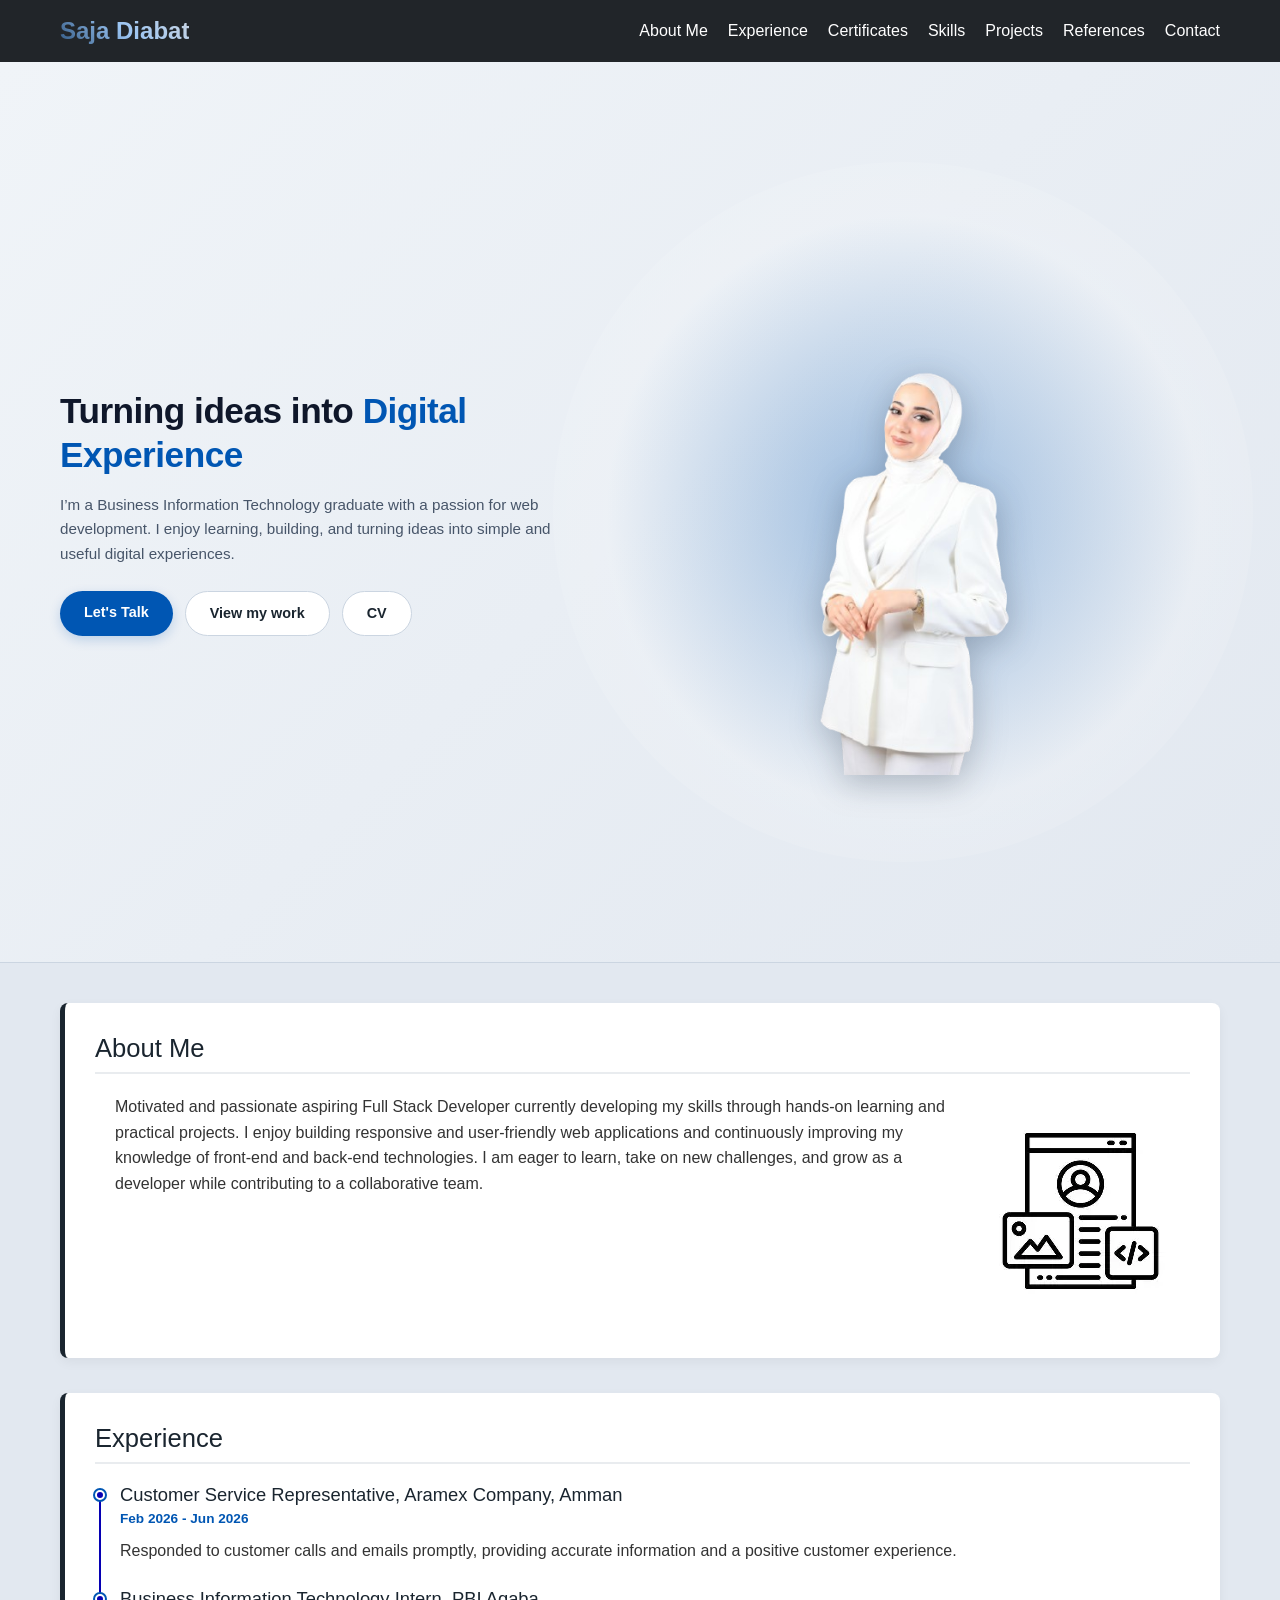
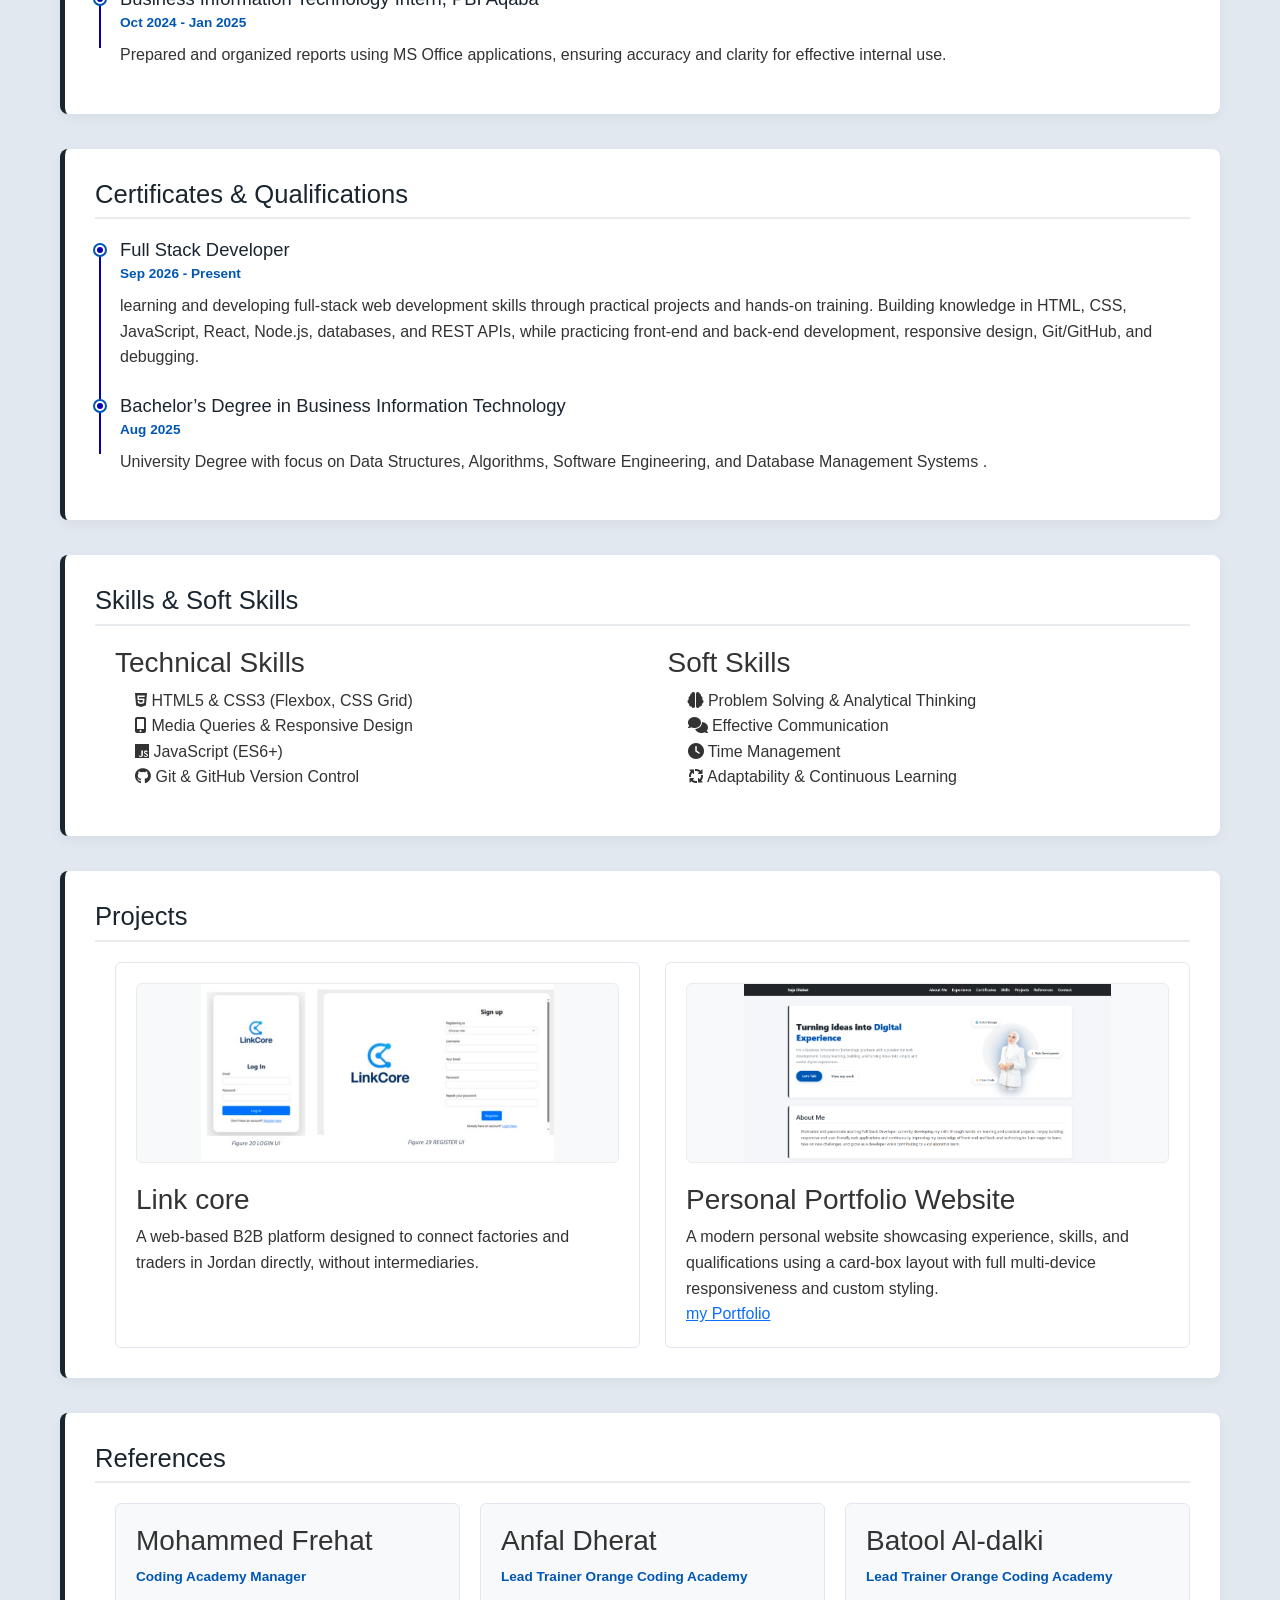
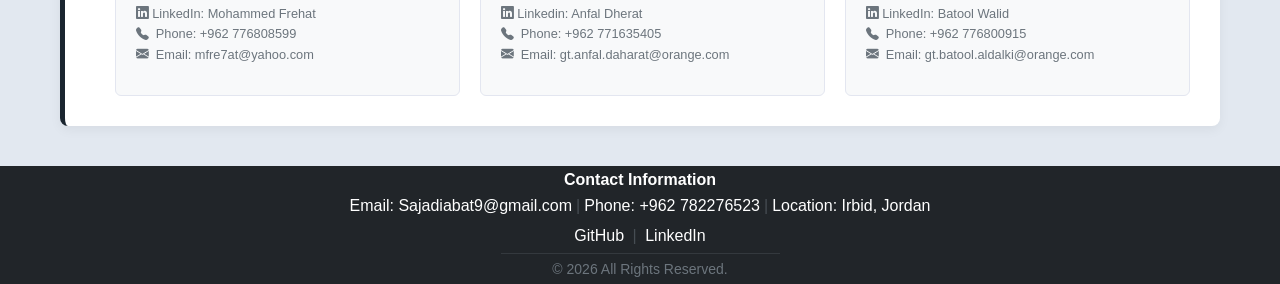
==== commit 82e7ea39: "update" ====
--- a/index.html
+++ b/index.html
@@ -63,7 +63,7 @@
                     <div class="hero-btn-group">
                         <a href="#contact" class="btn-primary-pill">Let's Talk</a>
                         <a href="#projects" class="btn-outline-pill">View my work</a>
-                        <a href="images/saja-removebg-preview.png" class="btn-outline-pill">CV</a>
+                        <a href="Saja.Diabat_CV2.pdf" target=blank class="btn-outline-pill">CV</a>
                     </div>
                 </div>
 
--- a/style.css
+++ b/style.css
@@ -441,13 +441,19 @@
         max-width: 1200px;
     }
 
+    /* تعديل البروجكت للشاشات الكبيرة */
+    .PCard {
+        grid-template-columns: repeat(2, 1fr);
+        gap: 25px;
+    }
+
     #projects .item {
-        gap: 25px;
+        gap: 20px;
     }
 
     .project-img-wrapper {
-        flex: 0 0 220px;
-        height: 150px;
+        width: 100%;
+        height: 180px;
     }
 
     .glow-backdrop {
@@ -495,9 +501,15 @@
         gap: 15px;
     }
 
+    /* تعديل البروجكت للشاشات المتوسطة (عمود واحد) */
+    .PCard {
+        grid-template-columns: 1fr;
+        gap: 20px;
+    }
+
     #projects .item {
         flex-direction: column;
-        align-items: flex-start;
+        align-items: stretch;
         gap: 15px;
     }
 
@@ -505,7 +517,7 @@
         width: 100%;
         flex: none;
         max-width: 100%;
-        height: 200px;
+        height: 180px;
     }
 
     .references-grid {
@@ -588,24 +600,25 @@
 
     .skills-category ul {
         padding-left: 15px;
-        
     }
 
     .skills-category li {
         font-size: 0.85rem;
     }
 
-    #projects .item {
-        flex-direction: column;
-        align-items: flex-start;
-        gap: 12px;
-    }
+    /*project*/
+    .PCard {
+        grid-template-columns: 1fr;
+        gap: 15px;
+    }
+
+   
 
     .project-img-wrapper {
         width: 100%;
         flex: none;
         max-width: 100%;
-        height: 160px;
+        height: 140px;
     }
 
     .references-grid {
